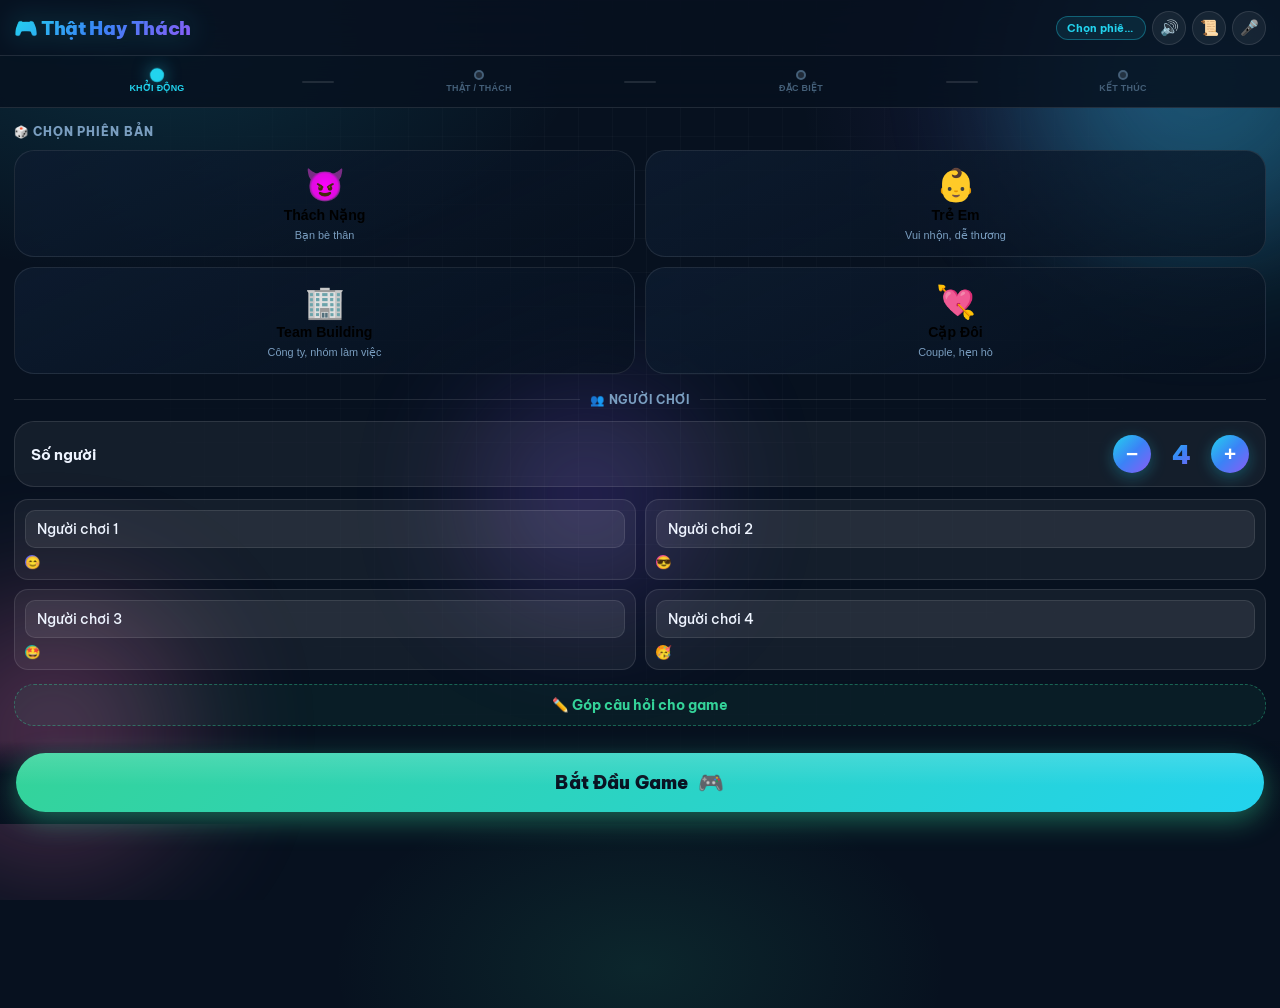
==== index.html @ a80f98a8 "Add files via upload" ====
<!DOCTYPE html>
<html lang="vi">

<head>
    <meta charset="UTF-8">
    <meta name="viewport" content="width=device-width, initial-scale=1.0, maximum-scale=5.0">
    <title>Thật Hay Thách - Party Game Việt Nam | Truth or Dare Online</title>
    <meta name="description" content="Trò chơi Thật Hay Thách online miễn phí cho nhóm bạn bè, cặp đôi, team building và trẻ em. Hàng trăm câu hỏi và thử thách thú vị!">
    <link rel="preconnect" href="https://fonts.googleapis.com">
    <link rel="preconnect" href="https://fonts.gstatic.com" crossorigin>
    <link href="https://fonts.googleapis.com/css2?family=Be+Vietnam+Pro:wght@400;500;600;700;800;900&display=swap" rel="stylesheet">
    <link rel="stylesheet" href="styles.css?v=20260414c">
    <!-- PWA -->
    <link rel="manifest" href="manifest.json">
    <meta name="theme-color" content="#22d3ee">
    <meta name="apple-mobile-web-app-capable" content="yes">
    <meta name="apple-mobile-web-app-status-bar-style" content="black-translucent">
    <meta name="mobile-web-app-capable" content="yes">
    <meta name="format-detection" content="telephone=no">
</head>

<body>
    <!-- Background Effects -->
    <div class="bg-effects" aria-hidden="true">
        <div class="orb orb-1"></div>
        <div class="orb orb-2"></div>
        <div class="orb orb-3"></div>
    </div>

    <!-- ===== TOP HEADER ===== -->
    <header class="header" id="appHeader">
        <h1 class="logo">🎮 Thật Hay Thách</h1>
        <div class="header-right">
            <div class="game-mode-badge" id="currentModeBadge">Chọn phiên bản</div>
            <button class="btn-icon" id="toggleSound" title="Bật/Tắt Âm Thanh" aria-label="Âm thanh">🔊</button>
            <button class="btn-icon" id="openHistory" title="Lịch Sử" aria-label="Lịch sử">📜</button>
            <button class="btn-icon" id="toggleMCMode" title="Chế Độ MC" aria-label="Chế độ MC">🎤</button>
        </div>
    </header>

    <!-- MC Mode Banner -->
    <div class="mc-banner" id="mcModeBanner">
        <span>🎤 CHẾ ĐỘ MC — Chỉ bạn thấy</span>
        <button class="btn-mc-hide" id="hideAnswerBtn">👁️ Ẩn/Hiện</button>
    </div>

    <!-- ===== STEP PROGRESS BAR ===== -->
    <div class="step-bar-wrap">
        <nav class="step-bar" role="tablist" aria-label="Các bước chơi game">
            <button class="step-btn active" data-step="0" role="tab" aria-selected="true">
                <span class="step-dot"></span>
                <span class="step-lbl">Khởi Động</span>
            </button>
            <div class="step-line"></div>
            <button class="step-btn" data-step="1" role="tab" aria-selected="false">
                <span class="step-dot"></span>
                <span class="step-lbl">Thật / Thách</span>
            </button>
            <div class="step-line"></div>
            <button class="step-btn" data-step="2" role="tab" aria-selected="false">
                <span class="step-dot"></span>
                <span class="step-lbl">Đặc Biệt</span>
            </button>
            <div class="step-line"></div>
            <button class="step-btn" data-step="3" role="tab" aria-selected="false">
                <span class="step-dot"></span>
                <span class="step-lbl">Kết Thúc</span>
            </button>
        </nav>
    </div>

    <!-- ===== MAIN CONTENT ===== -->
    <main class="app-main" id="appMain">

        <!-- ── STEP 0 : Setup ── -->
        <section class="screen active" id="step0" role="tabpanel">

            <!-- Mode Selection -->
            <div class="section-label">🎲 Chọn Phiên Bản</div>
            <div class="mode-grid">
                <button class="mode-card" data-mode="thach-nang">
                    <span class="mode-icon">😈</span>
                    <span class="mode-name">Thách Nặng</span>
                    <span class="mode-sub">Bạn bè thân</span>
                </button>
                <button class="mode-card" data-mode="tre-em">
                    <span class="mode-icon">👶</span>
                    <span class="mode-name">Trẻ Em</span>
                    <span class="mode-sub">Vui nhộn, dễ thương</span>
                </button>
                <button class="mode-card" data-mode="team-building">
                    <span class="mode-icon">🏢</span>
                    <span class="mode-name">Team Building</span>
                    <span class="mode-sub">Công ty, nhóm làm việc</span>
                </button>
                <button class="mode-card" data-mode="cap-doi">
                    <span class="mode-icon">💘</span>
                    <span class="mode-name">Cặp Đôi</span>
                    <span class="mode-sub">Couple, hẹn hò</span>
                </button>
            </div>

            <!-- Divider -->
            <div class="divider">
                <span>👥 Người Chơi</span>
            </div>

            <!-- Player Count -->
            <div class="player-count-row">
                <span class="count-label">Số người</span>
                <div class="count-ctrl">
                    <button class="btn-cnt" id="decreaseTeam" aria-label="Giảm">−</button>
                    <span class="cnt-val" id="teamCount">4</span>
                    <button class="btn-cnt" id="increaseTeam" aria-label="Tăng">+</button>
                </div>
            </div>

            <!-- Player Inputs -->
            <div class="players-grid" id="teamsContainer"></div>

            <!-- Contribute link -->
            <button class="btn-contribute-link" id="openContribute">✏️ Góp câu hỏi cho game</button>

            <!-- Fixed Bottom CTA -->
            <div class="bottom-cta">
                <button class="btn-start" id="startGame">
                    <span>Bắt Đầu Game</span>
                    <span class="btn-start-icon">🎮</span>
                </button>
            </div>
        </section>

        <!-- ── STEP 1 : Truth or Dare ── -->
        <section class="screen" id="step1" role="tabpanel">

            <!-- Player Turn Banner -->
            <div class="turn-banner" id="playerTurnIndicator">
                <span class="turn-tag">Đến lượt</span>
                <span class="turn-avatar" id="currentPlayerAvatar">😊</span>
                <span class="turn-name" id="currentPlayerName">Người chơi 1</span>
            </div>

            <!-- Question Card -->
            <div class="q-card" id="questionCard">
                <span class="q-badge" id="qBadge">Câu hỏi / Nhiệm vụ</span>
                <p class="q-text" id="questionText">Chọn Thật hoặc Thách để bắt đầu!</p>
            </div>

            <!-- Truth / Dare Buttons -->
            <div class="td-row">
                <button class="btn-truth" id="randomQuestion">
                    <span class="td-icon">💬</span>
                    <span class="td-label">THẬT</span>
                </button>
                <button class="btn-dare" id="randomTask">
                    <span class="td-icon">🔥</span>
                    <span class="td-label">THÁCH</span>
                </button>
            </div>

            <!-- Secondary Actions -->
            <div class="secondary-row">
                <button class="btn-sec btn-timer-sec" id="startTimer">⏱️ Đếm Giờ</button>
                <button class="btn-sec btn-next-turn" id="nextTurn">➡️ Kế Tiếp</button>
            </div>

            <!-- Advance to next step -->
            <button class="btn-advance" id="toStep2">Vòng Đặc Biệt →</button>
        </section>

        <!-- ── STEP 2 : Special Round ── -->
        <section class="screen" id="step2" role="tabpanel">

            <div class="screen-title">
                <span class="title-icon">🌟</span>
                <div>
                    <h2>Vòng Đặc Biệt</h2>
                    <p>Thách cao trào — Cơ hội đảo ngược!</p>
                </div>
            </div>

            <!-- Special Card -->
            <div class="q-card special-q-card" id="specialCard">
                <span class="q-badge q-badge-special">⭐ Đặc Biệt</span>
                <p class="q-text">Vòng cao trào!</p>
            </div>

            <!-- Power-up Buttons -->
            <div class="power-row">
                <button class="btn-power-up" id="doublePoints">✨ Nhân Đôi Điểm</button>
                <button class="btn-power-up btn-steal" id="stealPoints">🔥 Cướp Điểm</button>
            </div>

            <!-- Draw Special Challenge -->
            <button class="btn-draw" id="randomSpecial">🎲 Bốc Thách Đặc Biệt</button>

            <button class="btn-advance" id="toStep3">Kết Thúc Game →</button>
        </section>

        <!-- ── STEP 3 : Results ── -->
        <section class="screen" id="step3" role="tabpanel">

            <div class="screen-title">
                <span class="title-icon">🏆</span>
                <div>
                    <h2>Kết Thúc</h2>
                    <p>Tổng kết và công bố người thắng!</p>
                </div>
            </div>

            <!-- Winner Banner -->
            <div class="winner-banner" id="winnerAnnouncement"></div>

            <!-- Results Grid -->
            <div class="results-grid" id="resultsContainer"></div>

            <!-- Punishment Section -->
            <div class="punishment-section">
                <div class="punishment-header">😈 Hình Phạt Cho Đội Thua</div>
                <div class="punishment-btns">
                    <button class="btn-punish btn-punish-light"  data-level="light">😅 Nhẹ</button>
                    <button class="btn-punish btn-punish-medium" data-level="medium">😰 Vừa</button>
                    <button class="btn-punish btn-punish-heavy"  data-level="heavy">🔥 Nặng</button>
                </div>
                <div class="punishment-card glass-card" id="punishmentCard">
                    <p>Nhấn chọn mức độ để bốc hình phạt!</p>
                </div>
            </div>

            <button class="btn-replay" id="playAgain">🔄 Chơi Lại</button>
        </section>

    </main>

    <!-- Score Panel (Floating) -->
    <aside class="score-panel" id="scorePanel">
        <h3>📊 Điểm</h3>
        <div class="scores" id="scoresDisplay"></div>
    </aside>

    <!-- ────── MODALS ────── -->

    <!-- Timer Modal -->
    <div class="modal" id="timerModal" role="dialog" aria-modal="true" aria-label="Đếm giờ">
        <div class="modal-box">
            <button class="modal-close" id="closeTimer" aria-label="Đóng">✕</button>
            <div class="timer-num" id="timerDisplay">60</div>
            <div class="timer-opts">
                <button class="timer-opt" id="timer30">30s</button>
                <button class="timer-opt active" id="timer60">60s</button>
                <button class="timer-opt" id="timer90">90s</button>
            </div>
            <button class="btn-modal-primary" id="timerStart">▶️ Bắt Đầu</button>
        </div>
    </div>

    <!-- Score Edit Modal -->
    <div class="modal" id="scoreModal" role="dialog" aria-modal="true" aria-label="Cập nhật điểm">
        <div class="modal-box">
            <button class="modal-close" id="closeScore" aria-label="Đóng">✕</button>
            <h3 class="modal-title">📊 Cập Nhật Điểm</h3>
            <div class="score-edit" id="scoreEdit"></div>
        </div>
    </div>

    <!-- Contribute Modal -->
    <div class="modal" id="contributeModal" role="dialog" aria-modal="true" aria-label="Góp câu hỏi">
        <div class="modal-box modal-tall">
            <button class="modal-close" id="closeContribute" aria-label="Đóng">✕</button>
            <h3 class="modal-title">✏️ Góp Câu Hỏi</h3>
            <p class="modal-sub">Chia sẻ ý tưởng để game thêm vui!</p>
            <div class="form-stack">
                <label class="form-label">Phiên Bản</label>
                <select class="form-select" id="contributeMode">
                    <option value="thach-nang">😈 Thách Nặng</option>
                    <option value="tre-em">👶 Trẻ Em</option>
                    <option value="team-building">🏢 Team Building</option>
                    <option value="cap-doi">💘 Cặp Đôi</option>
                </select>
                <label class="form-label">Loại Nội Dung</label>
                <select class="form-select" id="contributeType">
                    <option value="questions">❓ Câu Hỏi</option>
                    <option value="tasks">🎭 Nhiệm Vụ</option>
                    <option value="challenges">⚡ Thử Thách</option>
                    <option value="special">⭐ Đặc Biệt</option>
                </select>
                <label class="form-label">Nội Dung</label>
                <textarea class="form-textarea" id="contributeContent" placeholder="Nhập câu hỏi hoặc thử thách của bạn..."></textarea>
                <div class="contrib-stat">📊 Đã góp: <strong id="userContribCount">0</strong> câu</div>
                <button class="btn-modal-primary" id="submitContribution">🚀 Gửi Góp Ý</button>
            </div>
            <div class="contrib-list" id="contributedList">
                <div class="contrib-list-title">📝 Câu Đã Góp</div>
                <div id="contributedItems"></div>
            </div>
        </div>
    </div>

    <!-- History Modal -->
    <div class="modal" id="historyModal" role="dialog" aria-modal="true" aria-label="Lịch sử">
        <div class="modal-box modal-tall">
            <button class="modal-close" id="closeHistory" aria-label="Đóng">✕</button>
            <h3 class="modal-title">📜 Lịch Sử Ván Chơi</h3>
            <div class="history-list" id="historyList"></div>
            <div class="history-acts">
                <button class="btn-ghost" id="clearHistory">🗑️ Xóa</button>
                <button class="btn-ghost" id="exportHistory">📤 Xuất PDF</button>
            </div>
        </div>
    </div>

    <!-- Punishment Modal -->
    <div class="modal" id="punishmentModal" role="dialog" aria-modal="true" aria-label="Hình phạt">
        <div class="modal-box">
            <span class="punish-emoji" id="punishmentEmoji">😈</span>
            <p class="punish-text" id="punishmentText">Hình phạt sẽ hiển thị ở đây</p>
            <button class="btn-modal-primary" id="closePunishment">Đã Hiểu! 👍</button>
        </div>
    </div>

    <!-- Toast Container -->
    <div class="toast-wrap" id="toastContainer" aria-live="polite"></div>

    <!-- Achievement Popup -->
    <div class="achievement-popup" id="achievementPopup" aria-live="assertive">
        <div class="achievement-box">
            <span class="ach-icon" id="achievementIcon">🏅</span>
            <span class="ach-title" id="achievementTitle">Thành Tựu Mới!</span>
            <span class="ach-desc" id="achievementDesc">Bạn đã đạt được thành tựu</span>
        </div>
    </div>

    <!-- Confetti -->
    <div id="confetti" aria-hidden="true"></div>

    <script src="app.js?v=20260414" charset="UTF-8"></script>
    <script>
        // ── PWA ──
        if ('serviceWorker' in navigator) {
            navigator.serviceWorker.register('sw.js').catch(() => {});
        }

        // ── Backward-compat shims for app.js ──
        // 1. .step-btn elements also get .step class (app.js queries .step)
        document.querySelectorAll('.step-btn[data-step]').forEach(btn => btn.classList.add('step'));

        // 2. .screen also gets .game-section class (app.js queries .game-section)
        document.querySelectorAll('.screen').forEach(el => el.classList.add('game-section'));

        // 3. .btn-cnt also gets .btn-count (older CSS compat)
        document.querySelectorAll('.btn-cnt').forEach(el => el.classList.add('btn-count'));

        // 4. challengeCard was removed – create a hidden stub so app.js doesn't crash
        if (!document.getElementById('challengeCard')) {
            const stub = document.createElement('div');
            stub.id = 'challengeCard';
            stub.style.display = 'none';
            document.body.appendChild(stub);
        }

        // 5. Old .btn-timer-control → map to .timer-opt
        document.querySelectorAll('.timer-opt').forEach(el => el.classList.add('btn-timer-control'));

        // 6. Fix timer-opts class → timer-controls (app.js references .timer-controls)
        const timerOptsEl = document.querySelector('.timer-opts');
        if (timerOptsEl) timerOptsEl.classList.add('timer-controls');

        // 7. card-badge class inside questionCard (app.js sets innerHTML with card-badge, card-content, card-text)
        //    The new .q-card already handles this via CSS cascades – nothing to do.

        // 8. Ensure q-text style matches card-text (app.js writes innerHTML with card-text class)
        //    Add CSS alias dynamically
        const aliasStyle = document.createElement('style');
        aliasStyle.textContent = `
            .card-text { font-size: clamp(1.05rem,4vw,1.32rem); font-weight:700; line-height:1.65; text-align:center; color:var(--c-txt); }
            .card-emoji { display:block; font-size:2.5rem; margin-bottom:10px; text-align:center; }
            .card-badge { position:absolute; top:14px; left:14px; padding:4px 13px; border-radius:999px; background:var(--g-brand); font-size:.68rem; font-weight:800; letter-spacing:.05em; text-transform:uppercase; color:white; box-shadow:0 4px 14px rgba(34,211,238,.3); }
            .card-badge.special { background:var(--g-gold); box-shadow:0 4px 14px rgba(251,191,36,.3); }
            .card-content { display:flex; flex-direction:column; align-items:center; justify-content:center; padding-top:10px; }
            .result-card { padding:16px 10px; background:var(--c-card); border:1px solid var(--c-border); border-radius:var(--r-lg); text-align:center; }
            .result-card.winner { background:var(--g-brand); border:none; transform:scale(1.05); box-shadow:0 8px 26px rgba(34,211,238,.35); }
            .result-name { font-size:.88rem; font-weight:800; margin-bottom:6px; }
            .result-score { font-size:2rem; font-weight:900; }
            .winner-text { font-size:1.1rem; font-weight:800; color:var(--cyan); text-align:center; margin-bottom:8px; }
            .winner-name { font-size:1.8rem; font-weight:900; text-align:center; background:var(--g-brand); -webkit-background-clip:text; -webkit-text-fill-color:transparent; background-clip:text; }
            /* Old CSS variables used in app.js inline styles → keep working */
            :root { --accent-2: var(--violet); --accent-3: var(--orange); --accent-4: var(--pink); --gradient-1: var(--g-brand); --gradient-2: var(--g-teal); }
            /* punishment-section area */
            .punishment-section { background:var(--c-card); border:1px solid var(--c-border); border-radius:var(--r-xl); padding:16px; margin-bottom:16px; }
            .punishment-levels { display:grid; grid-template-columns:repeat(3,1fr); gap:8px; margin-bottom:12px; }
            /* turnPulse animation alias */
            @keyframes turnPulse {
                0%,100% { box-shadow:0 0 16px rgba(34,211,238,.18); }
                50%      { box-shadow:0 0 32px rgba(34,211,238,.4); }
            }
            /* pulse alias used in timer */
            @keyframes pulse {
                0%,100% { transform:scale(1); }
                50%      { transform:scale(1.1); }
            }
        `;
        document.head.appendChild(aliasStyle);
    </script>
</body>

</html>
---- styles.css ----
/* ============================================================
   THẬT HAY THÁCH — Mobile-First Layout 2026
   ============================================================ */

@import url('https://fonts.googleapis.com/css2?family=Be+Vietnam+Pro:wght@400;500;600;700;800;900&display=swap');

/* ── Tokens ── */
:root {
    --c-bg:        #07111f;
    --c-surface:   #0d1c30;
    --c-card:      rgba(255,255,255,0.055);
    --c-border:    rgba(255,255,255,0.11);
    --c-border-hv: rgba(34,211,238,0.5);

    --c-txt:       #eef4ff;
    --c-txt2:      #7a9ec0;
    --c-txt3:      #445f78;

    --cyan:   #22d3ee;
    --blue:   #3b82f6;
    --violet: #8b5cf6;
    --pink:   #f472b6;
    --green:  #34d399;
    --amber:  #fbbf24;
    --orange: #fb923c;
    --red:    #f87171;

    --g-brand:  linear-gradient(135deg, #22d3ee, #3b82f6 50%, #8b5cf6);
    --g-teal:   linear-gradient(135deg, #34d399, #22d3ee);
    --g-fire:   linear-gradient(135deg, #fb923c, #ef4444);
    --g-pink:   linear-gradient(135deg, #f472b6, #8b5cf6);
    --g-gold:   linear-gradient(135deg, #fbbf24, #fb923c);
    --g-truth:  linear-gradient(135deg, #1d4ed8, #3b82f6, #6366f1);
    --g-dare:   linear-gradient(135deg, #be123c, #ef4444, #f472b6);

    --blur: blur(18px);
    --r-sm: 10px;
    --r-md: 14px;
    --r-lg: 20px;
    --r-xl: 26px;
    --r-pill: 999px;

    --ease: cubic-bezier(.4,0,.2,1);
    --spring: cubic-bezier(.34,1.56,.64,1);

    /* Layout */
    --header-h:  56px;
    --stepbar-h: 52px;
    --bottomcta-h: 76px;
    --safe-bot: env(safe-area-inset-bottom, 0px);
    --safe-top: env(safe-area-inset-top,    0px);
}

/* ── Reset ── */
*,*::before,*::after { box-sizing:border-box; margin:0; padding:0; -webkit-tap-highlight-color:transparent; }
html { scroll-behavior:smooth; -webkit-text-size-adjust:100%; }

body {
    font-family: 'Be Vietnam Pro', -apple-system, sans-serif;
    background: var(--c-bg);
    color: var(--c-txt);
    min-height: 100dvh;
    overflow-x: hidden;
    -webkit-font-smoothing: antialiased;
    /* layered radial glow */
    background-image:
        radial-gradient(ellipse 65% 45% at 12% 4%,  rgba(34,211,238,.14) 0%, transparent 52%),
        radial-gradient(ellipse 55% 40% at 90% 10%, rgba(139,92,246,.15) 0%, transparent 50%),
        radial-gradient(ellipse 50% 38% at 50% 96%, rgba(52,211,153,.11) 0%, transparent 48%);
}

/* Grid overlay */
body::before {
    content:'';
    position:fixed; inset:0; z-index:0; pointer-events:none;
    background-image:
        linear-gradient(rgba(255,255,255,.022) 1px, transparent 1px),
        linear-gradient(90deg, rgba(255,255,255,.022) 1px, transparent 1px);
    background-size: 34px 34px;
    mask-image: radial-gradient(ellipse at 50% 30%, black 15%, transparent 68%);
}

/* ── Background orbs ── */
.bg-effects { position:fixed; inset:0; z-index:0; pointer-events:none; overflow:hidden; }
.orb { position:absolute; border-radius:50%; filter:blur(72px); opacity:.3; }

.orb-1 { width:min(360px,80vw); height:min(360px,80vw); background:var(--cyan);   top:-12%; right:-8%;  animation:orbf 22s ease-in-out infinite; }
.orb-2 { width:min(260px,65vw); height:min(260px,65vw); background:var(--pink);   bottom:4%; left:-6%;  animation:orbf 18s ease-in-out infinite reverse; animation-delay:-6s; }
.orb-3 { width:min(200px,52vw); height:min(200px,52vw); background:var(--violet); top:44%;   left:38%;  animation:orbf 26s ease-in-out infinite; animation-delay:-12s; }

@keyframes orbf {
    0%,100% { transform:translate(0,0) scale(1); }
    25%      { transform:translate(22px,-24px) scale(1.07); }
    50%      { transform:translate(-16px,18px) scale(0.94); }
    75%      { transform:translate(16px,24px) scale(1.04); }
}

/* ============================================================
   HEADER
   ============================================================ */
.header {
    position: fixed;
    top: 0; left: 0; right: 0;
    z-index: 300;
    height: calc(var(--header-h) + var(--safe-top));
    padding: var(--safe-top) 14px 0;
    display: flex;
    flex-direction: row;
    align-items: center;
    justify-content: space-between;
    gap: 8px;
    background: rgba(7,17,31,0.88);
    border-bottom: 1px solid var(--c-border);
    backdrop-filter: var(--blur);
    -webkit-backdrop-filter: var(--blur);
}

.logo {
    font-size: clamp(.9rem, 4vw, 1.2rem);
    font-weight: 900;
    letter-spacing: -.02em;
    background: var(--g-brand);
    -webkit-background-clip: text;
    -webkit-text-fill-color: transparent;
    background-clip: text;
    white-space: nowrap;
    flex-shrink: 0;
    filter: drop-shadow(0 0 14px rgba(34,211,238,.35));
}

.header-right {
    display: flex !important;
    flex-direction: row !important;
    align-items: center !important;
    gap: 6px;
    flex-shrink: 0;
    margin-left: auto;
}

.game-mode-badge {
    padding: 4px 10px;
    border-radius: var(--r-pill);
    border: 1px solid rgba(34,211,238,.35);
    background: rgba(34,211,238,.09);
    font-size: .68rem;
    font-weight: 700;
    color: var(--cyan);
    white-space: nowrap;
    max-width: 90px;
    overflow: hidden;
    text-overflow: ellipsis;
    flex-shrink: 1;
}

.btn-icon {
    width: 34px; height: 34px;
    border: 1px solid var(--c-border);
    border-radius: 50%;
    background: rgba(255,255,255,.06);
    color: var(--c-txt);
    font-size: .95rem;
    cursor: pointer;
    display: flex; align-items: center; justify-content: center;
    transition: background .2s, transform .15s var(--spring);
    position: relative; overflow: hidden;
    flex-shrink: 0;
}
.btn-icon::after {
    content:''; position:absolute; inset:0; border-radius:50%;
    background: var(--g-brand); opacity:0; transition:opacity .2s;
}
.btn-icon:hover::after, .btn-icon.active::after { opacity:1; }
.btn-icon > * { position:relative; z-index:1; pointer-events:none; }
.btn-icon:active { transform:scale(.88); }
.btn-icon.muted { opacity:.4; }

/* ── MC Banner ── */
.mc-banner {
    display: none;
    position: fixed;
    top: calc(var(--header-h) + var(--safe-top));
    left: 0; right: 0;
    z-index: 290;
    align-items: center;
    justify-content: space-between;
    padding: 9px 16px;
    background: linear-gradient(135deg, rgba(251,191,36,.18), rgba(251,146,60,.13));
    border-bottom: 1px solid rgba(251,191,36,.4);
    font-size: .82rem; font-weight: 700; color: var(--amber);
}
.mc-banner.active { display:flex; }
.btn-mc-hide {
    padding: 5px 13px;
    border: 1px solid var(--amber); border-radius: var(--r-pill);
    background: transparent; color: var(--amber);
    font-family: inherit; font-size: .78rem; font-weight: 700; cursor: pointer;
    transition: background .15s, color .15s;
}
.btn-mc-hide:hover { background: var(--amber); color:#07111f; }

/* ============================================================
   STEP PROGRESS BAR
   ============================================================ */
.step-bar-wrap {
    position: fixed;
    top: calc(var(--header-h) + var(--safe-top));
    left: 0; right: 0;
    z-index: 280;
    height: var(--stepbar-h);
    background: rgba(7,17,31,.85);
    border-bottom: 1px solid var(--c-border);
    backdrop-filter: var(--blur);
    -webkit-backdrop-filter: var(--blur);
    display: flex;
    align-items: center;
    padding: 0 12px;
}

.mc-banner.active ~ .step-bar-wrap {
    top: calc(var(--header-h) + var(--safe-top) + 38px);
}

.step-bar {
    display: flex;
    align-items: center;
    width: 100%;
    gap: 0;
}

.step-btn {
    display: flex;
    flex-direction: column;
    align-items: center;
    gap: 3px;
    flex: 1;
    background: transparent;
    border: none;
    cursor: pointer;
    padding: 4px 0;
    position: relative;
}

.step-dot {
    width: 10px; height: 10px;
    border-radius: 50%;
    background: var(--c-border);
    border: 2px solid var(--c-txt3);
    transition: background .3s, border-color .3s, transform .3s var(--spring), box-shadow .3s;
    display: block;
}

.step-btn.active .step-dot {
    background: var(--cyan);
    border-color: var(--cyan);
    transform: scale(1.4);
    box-shadow: 0 0 12px rgba(34,211,238,.6);
}

.step-btn.completed .step-dot {
    background: var(--green);
    border-color: var(--green);
    box-shadow: 0 0 8px rgba(52,211,153,.5);
}

.step-lbl {
    font-size: .56rem;
    font-weight: 700;
    letter-spacing: .03em;
    color: var(--c-txt3);
    white-space: nowrap;
    transition: color .25s;
    text-transform: uppercase;
}

.step-btn.active .step-lbl   { color: var(--cyan); }
.step-btn.completed .step-lbl { color: var(--green); }

.step-line {
    flex: 1;
    height: 2px;
    background: var(--c-border);
    border-radius: 2px;
    max-width: 32px;
    transition: background .3s;
}

.step-btn.completed + .step-line { background: var(--green); }

/* ============================================================
   MAIN SCROLL AREA
   ============================================================ */
.app-main {
    position: relative;
    z-index: 1;
    margin-top: calc(var(--header-h) + var(--stepbar-h) + var(--safe-top));
    padding-bottom: 20px;
    min-height: calc(100dvh - var(--header-h) - var(--stepbar-h) - var(--safe-top));
}

/* ── Screens ── */
.screen {
    display: none;
    animation: screenIn .38s var(--ease) both;
    padding: 16px 14px;
}
.screen.active { display: block; }

/* Step 0 has fixed bottom CTA, needs extra bottom padding */
#step0 { padding-bottom: calc(var(--bottomcta-h) + var(--safe-bot) + 10px); }

@keyframes screenIn {
    from { opacity:0; transform:translateY(18px); }
    to   { opacity:1; transform:translateY(0); }
}

/* ============================================================
   STEP 0 — SETUP SCREEN
   ============================================================ */

/* Section label */
.section-label {
    font-size: .72rem;
    font-weight: 800;
    letter-spacing: .08em;
    text-transform: uppercase;
    color: var(--c-txt2);
    margin-bottom: 11px;
}

/* Mode Grid */
.mode-grid {
    display: grid;
    grid-template-columns: repeat(2, 1fr);
    gap: 10px;
    margin-bottom: 18px;
}

.mode-card {
    display: flex;
    flex-direction: column;
    align-items: center;
    gap: 6px;
    padding: 18px 10px 14px;
    background: linear-gradient(155deg, rgba(13,28,48,.85), rgba(7,17,31,.65));
    border: 1.5px solid rgba(255,255,255,.09);
    border-radius: var(--r-lg);
    cursor: pointer;
    transition: transform .22s var(--spring), border-color .2s, box-shadow .22s;
    position: relative;
    overflow: hidden;
    user-select: none;
}

.mode-card::before {
    content:'';
    position:absolute; inset:0;
    background: var(--g-brand);
    opacity:0;
    transition:opacity .22s;
}

.mode-card:hover   { transform:translateY(-3px) scale(1.02); border-color:rgba(34,211,238,.4); box-shadow:0 8px 24px rgba(34,211,238,.18); }
.mode-card:active  { transform:scale(.96); }
.mode-card.selected {
    border-color: var(--cyan);
    box-shadow: 0 0 0 1px rgba(34,211,238,.25), 0 8px 24px rgba(34,211,238,.22);
    transform: translateY(-2px) scale(1.01);
}
.mode-card.selected::before { opacity:.1; }

.mode-icon {
    font-size: 2rem; line-height: 1;
    position: relative; z-index: 1;
    transition: transform .22s var(--spring);
}
.mode-card:hover .mode-icon,
.mode-card.selected .mode-icon { transform:scale(1.18) rotate(-6deg); }

.mode-name {
    font-weight: 800; font-size: .88rem;
    position: relative; z-index: 1;
    text-align: center;
}
.mode-sub {
    font-size: .68rem; color: var(--c-txt2);
    position: relative; z-index: 1;
    text-align: center;
}

/* Divider */
.divider {
    display: flex;
    align-items: center;
    gap: 10px;
    margin: 18px 0 14px;
    color: var(--c-txt2);
    font-size: .72rem; font-weight: 700;
    letter-spacing: .06em; text-transform: uppercase;
}
.divider::before, .divider::after {
    content:''; flex:1;
    height:1px; background: var(--c-border);
}

/* Player Count Row */
.player-count-row {
    display: flex;
    align-items: center;
    justify-content: space-between;
    padding: 13px 16px;
    background: var(--c-card);
    border: 1px solid var(--c-border);
    border-radius: var(--r-lg);
    margin-bottom: 12px;
}

.count-label {
    font-weight: 700; font-size: .95rem; color: var(--c-txt);
}

.count-ctrl {
    display: flex; align-items: center; gap: 14px;
}

.btn-cnt {
    width: 38px; height: 38px;
    border: none; border-radius: 50%;
    background: var(--g-brand);
    color: white;
    font-size: 1.3rem; font-weight: 900;
    cursor: pointer;
    display: flex; align-items: center; justify-content: center;
    box-shadow: 0 4px 16px rgba(34,211,238,.3);
    transition: transform .15s var(--spring), box-shadow .2s;
}
.btn-cnt:hover  { transform:scale(1.12); }
.btn-cnt:active { transform:scale(.88); }

/* Use btn-count as alias for JS compat */
.btn-count { /* same as btn-cnt */ }

.cnt-val {
    font-size: 1.65rem; font-weight: 900;
    min-width: 32px; text-align: center;
    background: var(--g-brand);
    -webkit-background-clip: text;
    -webkit-text-fill-color: transparent;
    background-clip: text;
}

/* Players Grid */
.players-grid {
    display: grid;
    grid-template-columns: repeat(2, 1fr);
    gap: 9px;
    margin-bottom: 14px;
}

/* team-input class for JS-generated inputs */
.team-input, .player-card {
    background: var(--c-card);
    border: 1px solid var(--c-border);
    border-radius: var(--r-md);
    padding: 10px;
    display: flex;
    flex-direction: column;
    gap: 7px;
    transition: border-color .2s;
}
.team-input:focus-within, .player-card:focus-within { border-color: rgba(34,211,238,.45); }

.team-input input, .player-card input {
    background: rgba(255,255,255,.07);
    border: 1px solid rgba(255,255,255,.1);
    border-radius: var(--r-sm);
    padding: 9px 11px;
    color: var(--c-txt);
    font-family: inherit;
    font-size: .9rem; font-weight: 500;
    width: 100%;
    transition: border-color .2s, box-shadow .2s;
}
.team-input input:focus, .player-card input:focus {
    outline: none;
    border-color: var(--cyan);
    box-shadow: 0 0 0 3px rgba(34,211,238,.14);
}
.team-input input::placeholder, .player-card input::placeholder { color: var(--c-txt3); }

.team-color, .player-emoji {
    display: flex; align-items: center; gap: 7px;
    font-size: .78rem; color: var(--c-txt2);
}
.team-color-dot { width:14px; height:14px; border-radius:50%; flex-shrink:0; }

/* Contribute Link */
.btn-contribute-link {
    display: block;
    width: 100%;
    margin-bottom: 12px;
    padding: 11px;
    border: 1px dashed rgba(52,211,153,.4);
    border-radius: var(--r-lg);
    background: rgba(52,211,153,.06);
    color: var(--green);
    font-family: inherit; font-size: .85rem; font-weight: 700;
    cursor: pointer; text-align: center;
    transition: background .2s, border-color .2s;
}
.btn-contribute-link:hover { background: rgba(52,211,153,.12); border-color: rgba(52,211,153,.6); }

/* Fixed Bottom CTA */
.bottom-cta {
    position: fixed;
    bottom: 0; left: 0; right: 0;
    z-index: 260;
    padding: 12px 16px calc(12px + var(--safe-bot));
    background: linear-gradient(to top, rgba(7,17,31,.98) 60%, transparent);
}

.btn-start {
    display: flex;
    align-items: center;
    justify-content: center;
    gap: 10px;
    width: 100%;
    padding: 16px 24px;
    border: none;
    border-radius: var(--r-pill);
    background: var(--g-teal);
    color: #071120;
    font-family: inherit; font-size: 1.1rem; font-weight: 900;
    cursor: pointer;
    letter-spacing: .01em;
    box-shadow: 0 8px 28px rgba(52,211,153,.45);
    transition: transform .18s var(--spring), box-shadow .22s;
    position: relative; overflow: hidden;
}
.btn-start::after {
    content:'';
    position:absolute; inset:0;
    background: linear-gradient(rgba(255,255,255,.14), transparent 55%);
    border-radius: inherit; pointer-events:none;
}
.btn-start:hover  { transform:translateY(-3px); box-shadow:0 14px 38px rgba(52,211,153,.58); }
.btn-start:active { transform:scale(.97) translateY(0); }
.btn-start-icon { font-size:1.3rem; }

/* ============================================================
   STEP 1 — TRUTH OR DARE SCREEN
   ============================================================ */

/* Turn Banner */
.turn-banner {
    display: flex;
    align-items: center;
    gap: 10px;
    padding: 12px 16px;
    margin-bottom: 14px;
    background: linear-gradient(135deg, rgba(34,211,238,.1), rgba(139,92,246,.1));
    border: 1.5px solid rgba(34,211,238,.3);
    border-radius: var(--r-xl);
    animation: turnGlow 2.8s ease-in-out infinite;
}

@keyframes turnGlow {
    0%,100% { box-shadow:0 0 16px rgba(34,211,238,.18); }
    50%      { box-shadow:0 0 32px rgba(34,211,238,.4); }
}

.turn-tag {
    font-size: .78rem; font-weight: 700;
    color: var(--c-txt2);
    flex-shrink: 0;
}
.turn-avatar {
    font-size: 1.7rem; line-height: 1;
    animation: avBounce 1.6s ease-in-out infinite;
    flex-shrink: 0;
}
@keyframes avBounce {
    0%,100% { transform:translateY(0) rotate(0); }
    40%      { transform:translateY(-6px) rotate(-4deg); }
    70%      { transform:translateY(-3px) rotate(3deg); }
}
.turn-name {
    font-size: 1.2rem; font-weight: 900;
    background: var(--g-brand);
    -webkit-background-clip: text;
    -webkit-text-fill-color: transparent;
    background-clip: text;
    letter-spacing: -.02em;
    flex: 1;
    overflow: hidden;
    text-overflow: ellipsis;
    white-space: nowrap;
}

/* Question Card */
.q-card {
    position: relative;
    min-height: 190px;
    display: flex;
    flex-direction: column;
    justify-content: center;
    padding: 44px 18px 22px;
    margin-bottom: 16px;
    background: linear-gradient(155deg, rgba(34,211,238,.1), rgba(139,92,246,.07), rgba(7,17,31,.55));
    border: 1px solid rgba(34,211,238,.22);
    border-radius: var(--r-xl);
    overflow: hidden;
    transition: box-shadow .3s;
    box-shadow: 0 8px 32px rgba(7,17,31,.4);
}
.q-card:hover { box-shadow: 0 12px 40px rgba(34,211,238,.15); }

.special-q-card {
    background: linear-gradient(155deg, rgba(251,191,36,.12), rgba(251,146,60,.07), rgba(7,17,31,.55));
    border-color: rgba(251,191,36,.28);
}

/* Shimmer glow in card */
.q-card::before {
    content:'';
    position:absolute; top:-40%; left:-20%;
    width:60%; height:180%;
    background: linear-gradient(105deg, transparent 40%, rgba(255,255,255,.04) 50%, transparent 60%);
    animation: cardShimmer 4s ease-in-out infinite;
    pointer-events:none;
}
@keyframes cardShimmer {
    0%   { transform:translateX(-100%) skewX(-12deg); }
    60%,100% { transform:translateX(300%) skewX(-12deg); }
}

.q-badge {
    position:absolute; top:14px; left:14px;
    padding: 4px 13px;
    border-radius: var(--r-pill);
    background: var(--g-brand);
    font-size: .68rem; font-weight: 800;
    letter-spacing: .05em; text-transform: uppercase;
    color: white;
    box-shadow: 0 4px 14px rgba(34,211,238,.3);
}
.q-badge-special {
    background: var(--g-gold);
    box-shadow: 0 4px 14px rgba(251,191,36,.3);
}

.q-text {
    font-size: clamp(1.05rem,4vw,1.32rem);
    font-weight: 700; line-height: 1.65;
    text-align: center;
    color: var(--c-txt);
}

/* Truth / Dare Buttons */
.td-row {
    display: grid;
    grid-template-columns: 1fr 1fr;
    gap: 10px;
    margin-bottom: 12px;
}

.btn-truth, .btn-dare {
    display: flex;
    flex-direction: column;
    align-items: center;
    gap: 6px;
    padding: 18px 10px 16px;
    border: none;
    border-radius: var(--r-xl);
    cursor: pointer;
    transition: transform .18s var(--spring), box-shadow .22s;
    position: relative; overflow: hidden;
    font-family: inherit;
}
.btn-truth::after, .btn-dare::after {
    content:'';
    position:absolute; inset:0;
    background:linear-gradient(180deg, rgba(255,255,255,.13), transparent 55%);
    pointer-events:none;
}

.btn-truth {
    background: var(--g-truth);
    box-shadow: 0 6px 22px rgba(59,130,246,.45);
}
.btn-truth:hover  { transform:translateY(-5px) scale(1.03); box-shadow:0 12px 34px rgba(59,130,246,.6); }
.btn-truth:active { transform:scale(.95); }

.btn-dare {
    background: var(--g-dare);
    box-shadow: 0 6px 22px rgba(239,68,68,.45);
}
.btn-dare:hover  { transform:translateY(-5px) scale(1.03); box-shadow:0 12px 34px rgba(239,68,68,.6); }
.btn-dare:active { transform:scale(.95); }

.td-icon  { font-size:2rem; line-height:1; }
.td-label { font-size:1.05rem; font-weight:900; color:white; letter-spacing:.04em; }

/* Secondary Row (Timer + Next) */
.secondary-row {
    display: grid;
    grid-template-columns: 1fr 1fr;
    gap: 10px;
    margin-bottom: 14px;
}

.btn-sec {
    padding: 13px 10px;
    border: 1px solid var(--c-border);
    border-radius: var(--r-lg);
    background: var(--c-card);
    color: var(--c-txt);
    font-family: inherit; font-size: .9rem; font-weight: 700;
    cursor: pointer;
    transition: background .2s, border-color .2s, transform .15s var(--spring);
    text-align: center;
}
.btn-timer-sec { border-color: rgba(251,146,60,.35); color: var(--orange); background: rgba(251,146,60,.07); }
.btn-timer-sec:hover { background:rgba(251,146,60,.15); border-color:rgba(251,146,60,.6); }
.btn-next-turn { border-color: rgba(52,211,153,.35); color: var(--green); background: rgba(52,211,153,.07); }
.btn-next-turn:hover { background:rgba(52,211,153,.15); border-color:rgba(52,211,153,.6); }
.btn-sec:active { transform:scale(.96); }

/* Advance Button */
.btn-advance {
    display: block;
    margin: 4px auto 0;
    padding: 11px 30px;
    border: 1.5px solid rgba(34,211,238,.55);
    border-radius: var(--r-pill);
    background: transparent;
    color: var(--cyan);
    font-family: inherit; font-size: .9rem; font-weight: 700;
    cursor: pointer;
    transition: background .2s, transform .15s;
}
.btn-advance:hover  { background: rgba(34,211,238,.1); transform:translateY(-2px); }
.btn-advance:active { transform:scale(.97); }

/* ============================================================
   STEP 2 — SPECIAL ROUND
   ============================================================ */

.screen-title {
    display: flex;
    align-items: center;
    gap: 14px;
    margin-bottom: 18px;
}
.title-icon { font-size: 2.4rem; line-height: 1; }
.screen-title h2 {
    font-size: 1.45rem; font-weight: 900; letter-spacing: -.02em;
    background: var(--g-brand);
    -webkit-background-clip: text;
    -webkit-text-fill-color: transparent;
    background-clip: text;
}
.screen-title p { font-size: .82rem; color: var(--c-txt2); margin-top: 2px; }

/* Power-up Row */
.power-row {
    display: grid;
    grid-template-columns: 1fr 1fr;
    gap: 10px;
    margin-bottom: 14px;
}
.btn-power-up {
    padding: 12px 10px;
    border: 1.5px solid var(--violet);
    border-radius: var(--r-lg);
    background: rgba(139,92,246,.1);
    color: var(--violet);
    font-family: inherit; font-size: .9rem; font-weight: 700;
    cursor: pointer;
    transition: background .2s, color .2s, transform .15s var(--spring);
    text-align: center;
}
.btn-power-up:hover  { background: var(--violet); color: white; }
.btn-power-up:active { transform:scale(.95); }
.btn-steal { border-color: var(--pink); background: rgba(244,114,182,.1); color: var(--pink); }
.btn-steal:hover { background: var(--pink); color: white; }

/* Draw button */
.btn-draw {
    display: block; width: 100%;
    margin-bottom: 14px;
    padding: 15px;
    border: none;
    border-radius: var(--r-xl);
    background: var(--g-brand);
    color: white;
    font-family: inherit; font-size: 1.02rem; font-weight: 800;
    cursor: pointer;
    box-shadow: 0 6px 22px rgba(34,211,238,.35);
    transition: transform .18s var(--spring), box-shadow .22s;
}
.btn-draw:hover  { transform:translateY(-3px); box-shadow:0 10px 32px rgba(34,211,238,.5); }
.btn-draw:active { transform:scale(.97); }

/* ============================================================
   STEP 3 — RESULTS
   ============================================================ */

/* Winner Banner */
.winner-banner {
    text-align: center;
    padding: 16px;
    margin-bottom: 14px;
}
.winner-badge {
    display: inline-flex; flex-direction: column; align-items: center; gap: 6px;
    padding: 16px 28px;
    background: var(--g-brand);
    border-radius: var(--r-xl);
    box-shadow: 0 8px 28px rgba(34,211,238,.4);
}
.winner-emoji { font-size: 2.8rem; }
.winner-lbl { font-size: .8rem; font-weight: 700; color: rgba(255,255,255,.8); }
.winner-name { font-size: 1.5rem; font-weight: 900; color: white; }

/* Results Grid */
.results-grid {
    display: grid;
    grid-template-columns: repeat(2, 1fr);
    gap: 10px;
    margin-bottom: 18px;
}

.result-item {
    padding: 16px 10px;
    background: var(--c-card);
    border: 1px solid var(--c-border);
    border-radius: var(--r-lg);
    text-align: center;
    transition: transform .2s var(--spring);
}
.result-item.winner {
    background: var(--g-brand);
    border: none;
    transform: scale(1.05);
    box-shadow: 0 8px 26px rgba(34,211,238,.35);
}
.result-rank { font-size:1.2rem; margin-bottom:4px; }
.result-name { font-size: .88rem; font-weight: 800; margin-bottom: 6px; }
.result-score { font-size: 2rem; font-weight: 900; }

/* Punishment Section */
.punishment-section {
    background: var(--c-card);
    border: 1px solid var(--c-border);
    border-radius: var(--r-xl);
    padding: 16px;
    margin-bottom: 16px;
}
.punishment-header {
    font-size: .88rem; font-weight: 800;
    color: var(--red);
    margin-bottom: 12px; text-align: center;
}
.punishment-btns {
    display: grid; grid-template-columns: repeat(3, 1fr);
    gap: 8px; margin-bottom: 12px;
}
.btn-punish {
    padding: 11px 6px;
    border: 1.5px solid var(--c-border);
    border-radius: var(--r-lg);
    background: var(--c-card);
    color: var(--c-txt);
    font-family: inherit; font-size: .85rem; font-weight: 700;
    cursor: pointer;
    transition: background .2s, border-color .2s, transform .15s var(--spring);
}
.btn-punish:active { transform:scale(.95); }
.btn-punish-light:hover  { border-color:var(--green);  background:rgba(52,211,153,.15); color:var(--green); }
.btn-punish-medium:hover { border-color:var(--amber);  background:rgba(251,191,36,.15); color:var(--amber); }
.btn-punish-heavy:hover  { border-color:var(--red);    background:rgba(248,113,113,.15); color:var(--red); }

.punishment-card {
    min-height: 80px;
    display: flex; align-items: center; justify-content: center;
    border-radius: var(--r-lg);
    padding: 14px;
    background: rgba(255,255,255,.04);
    border: 1px solid rgba(255,255,255,.08);
    font-size: 1rem; font-weight: 600; text-align: center; line-height:1.5;
}

/* glass-card alias */
.glass-card { background: var(--c-card); border: 1px solid var(--c-border); border-radius: var(--r-xl); backdrop-filter: var(--blur); -webkit-backdrop-filter: var(--blur); }

/* Replay Button */
.btn-replay {
    display: block; width: 100%;
    padding: 16px;
    border: none;
    border-radius: var(--r-pill);
    background: var(--g-brand);
    color: white;
    font-family: inherit; font-size: 1.05rem; font-weight: 900;
    cursor: pointer;
    box-shadow: 0 6px 24px rgba(34,211,238,.38);
    transition: transform .18s var(--spring), box-shadow .22s;
}
.btn-replay:hover { transform:translateY(-3px); box-shadow:0 12px 34px rgba(34,211,238,.52); }
.btn-replay:active { transform:scale(.97); }

/* btn-primary alias */
.btn-primary { /* alias → use btn-replay or btn-modal-primary */ }

/* ============================================================
   SCORE PANEL (Floating)
   ============================================================ */
.score-panel {
    display: none;
    position: fixed;
    right: 12px;
    bottom: calc(20px + var(--safe-bot));
    z-index: 250;
    width: 150px;
    max-height: 40vh;
    overflow-y: auto;
    background: rgba(7,17,31,.9);
    border: 1px solid rgba(34,211,238,.28);
    border-radius: var(--r-xl);
    padding: 13px 12px;
    backdrop-filter: var(--blur);
    box-shadow: 0 12px 40px rgba(7,17,31,.5), 0 0 22px rgba(34,211,238,.18);
}
.score-panel.visible { display:block; animation:slideInRight .3s var(--ease) both; }
@keyframes slideInRight { from{opacity:0; transform:translateX(40px);} to{opacity:1; transform:translateX(0);} }

.score-panel h3 { font-size:.72rem; font-weight:800; text-transform:uppercase; letter-spacing:.07em; color:var(--c-txt2); text-align:center; margin-bottom:10px; }
.scores { display:flex; flex-direction:column; gap:8px; }
.score-item {
    display:flex; justify-content:space-between; align-items:center;
    padding:7px 9px;
    background:rgba(255,255,255,.04);
    border:1px solid rgba(255,255,255,.07);
    border-radius:var(--r-md);
    cursor:pointer;
    transition:background .2s, border-color .2s;
}
.score-item:hover { background:rgba(34,211,238,.08); border-color:rgba(34,211,238,.3); }
.score-team { font-weight:700; font-size:.8rem; display:flex; align-items:center; gap:6px; overflow:hidden; }
.score-team-dot { width:8px; height:8px; border-radius:50%; flex-shrink:0; }
.score-value {
    font-weight:900; font-size:1rem;
    background:var(--g-brand);
    -webkit-background-clip:text; -webkit-text-fill-color:transparent; background-clip:text;
    flex-shrink:0;
}

/* ============================================================
   MODALS
   ============================================================ */
.modal {
    display: none;
    position: fixed; inset: 0;
    z-index: 900;
    background: rgba(0,0,0,.72);
    backdrop-filter: blur(8px);
    -webkit-backdrop-filter: blur(8px);
    align-items: flex-end;   /* sheet from bottom */
    justify-content: center;
    padding: 0 0 var(--safe-bot);
}
.modal.active { display:flex; animation:modalFade .22s var(--ease) both; }

@keyframes modalFade { from{opacity:0;} to{opacity:1;} }

.modal-box {
    position: relative;
    width: 100%;
    max-width: 560px;
    max-height: 92dvh;
    overflow-y: auto;
    background: var(--c-surface);
    border: 1px solid var(--c-border);
    border-radius: var(--r-xl) var(--r-xl) 0 0;
    padding: 28px 22px calc(22px + var(--safe-bot));
    text-align: center;
    animation: sheetUp .35s var(--spring) both;
}
@keyframes sheetUp { from{transform:translateY(100%);} to{transform:translateY(0);} }

/* Drawer handle */
.modal-box::before {
    content:'';
    position:absolute; top:10px; left:50%; transform:translateX(-50%);
    width:36px; height:4px;
    background:rgba(255,255,255,.18);
    border-radius:4px;
}

.modal-tall { max-height:94dvh; text-align:left; }

.modal-close {
    position:absolute; top:16px; right:16px;
    width:32px; height:32px;
    border:1px solid var(--c-border);
    border-radius:50%;
    background:rgba(255,255,255,.06);
    color:var(--c-txt2);
    font-size:.95rem;
    cursor:pointer;
    display:flex; align-items:center; justify-content:center;
    transition:background .2s, color .2s;
}
.modal-close:hover { background:rgba(248,113,113,.2); color:var(--red); border-color:var(--red); }

.modal-title {
    font-size:1.2rem; font-weight:900;
    background:var(--g-brand);
    -webkit-background-clip:text; -webkit-text-fill-color:transparent; background-clip:text;
    margin-bottom:6px; text-align:center;
}
.modal-sub { font-size:.85rem; color:var(--c-txt2); margin-bottom:18px; text-align:center; }

.btn-modal-primary {
    display:block; width:100%;
    margin-top:14px;
    padding:14px;
    border:none; border-radius:var(--r-pill);
    background:var(--g-brand);
    color:white;
    font-family:inherit; font-size:1rem; font-weight:800;
    cursor:pointer;
    box-shadow:0 6px 22px rgba(34,211,238,.35);
    transition:transform .18s var(--spring), box-shadow .22s;
}
.btn-modal-primary:hover  { transform:translateY(-2px); box-shadow:0 10px 28px rgba(34,211,238,.5); }
.btn-modal-primary:active { transform:scale(.97); }

/* Timer */
.timer-num {
    font-size: clamp(4rem,18vw,6rem);
    font-weight: 900; letter-spacing: -.04em; line-height:1;
    background: var(--g-brand);
    -webkit-background-clip:text; -webkit-text-fill-color:transparent; background-clip:text;
    margin: 16px 0;
    filter:drop-shadow(0 0 20px rgba(34,211,238,.35));
}
.timer-num.warning {
    background: var(--g-fire);
    -webkit-background-clip:text; background-clip:text;
    animation:numPulse .5s ease-in-out infinite;
    filter:drop-shadow(0 0 20px rgba(251,146,60,.5));
}
@keyframes numPulse { 0%,100%{transform:scale(1);} 50%{transform:scale(1.07);} }

.timer-opts { display:flex; justify-content:center; gap:10px; margin-bottom:6px; }
.timer-opt {
    padding:8px 20px;
    border:1px solid var(--c-border); border-radius:var(--r-pill);
    background:transparent; color:var(--c-txt2);
    font-family:inherit; font-size:.88rem; font-weight:700;
    cursor:pointer; transition:background .2s, border-color .2s, color .2s;
}
.timer-opt.active  { background:var(--g-brand); border-color:transparent; color:white; }
.timer-opt:hover:not(.active) { border-color:var(--cyan); color:var(--cyan); }

/* Score Edit */
.score-edit { display:flex; flex-direction:column; gap:10px; margin:16px 0; }
.score-edit-item {
    display:flex; justify-content:space-between; align-items:center;
    padding:11px 13px;
    background:rgba(255,255,255,.04);
    border:1px solid rgba(255,255,255,.07);
    border-radius:var(--r-md);
    gap:12px;
}
.score-edit-name { font-weight:700; font-size:.9rem; }
.score-edit-controls { display:flex; gap:8px; }
.btn-score {
    width:34px; height:34px; border:none; border-radius:50%;
    font-size:1.1rem; font-weight:900; cursor:pointer;
    display:flex; align-items:center; justify-content:center;
    transition:transform .15s var(--spring);
}
.btn-score:hover { transform:scale(1.15); }
.btn-score:active { transform:scale(.88); }
.btn-score.minus { background:var(--g-fire); color:white; }
.btn-score.plus  { background:var(--g-teal); color:#071120; }

/* Contribute */
.form-stack { display:flex; flex-direction:column; gap:10px; margin-bottom:6px; }
.form-label { font-size:.75rem; font-weight:700; text-transform:uppercase; letter-spacing:.05em; color:var(--c-txt2); }
.form-select, .form-textarea {
    background:rgba(255,255,255,.07);
    border:1px solid var(--c-border);
    border-radius:var(--r-md);
    padding:11px 13px;
    color:var(--c-txt);
    font-family:inherit; font-size:.92rem;
    transition:border-color .2s, box-shadow .2s;
}
.form-select { cursor:pointer; }
.form-select option { background:var(--c-surface); }
.form-textarea { min-height:100px; resize:vertical; }
.form-select:focus, .form-textarea:focus {
    outline:none; border-color:var(--cyan);
    box-shadow:0 0 0 3px rgba(34,211,238,.14);
}
.contrib-stat {
    text-align:center; padding:10px;
    background:rgba(52,211,153,.08); border:1px solid rgba(52,211,153,.22);
    border-radius:var(--r-md); color:var(--green); font-size:.88rem;
}
.contrib-stat strong { color:white; font-size:1.1rem; }

.contrib-list { margin-top:20px; padding-top:16px; border-top:1px solid var(--c-border); }
.contrib-list-title { font-size:.78rem; font-weight:700; color:var(--c-txt2); margin-bottom:10px; text-transform:uppercase; letter-spacing:.05em; }

.contributed-item {
    display:flex; align-items:center; gap:8px;
    padding:9px 11px;
    background:rgba(255,255,255,.04);
    border:1px solid rgba(255,255,255,.07);
    border-radius:var(--r-sm);
    margin-bottom:7px;
    animation:slideUp .3s var(--ease) both;
}
@keyframes slideUp { from{opacity:0; transform:translateY(8px);} to{opacity:1; transform:translateY(0);} }
.contributed-item-text { flex:1; font-size:.85rem; overflow:hidden; text-overflow:ellipsis; white-space:nowrap; }
.contributed-item-badge { font-size:.66rem; padding:3px 9px; background:var(--g-brand); border-radius:var(--r-pill); color:white; font-weight:700; white-space:nowrap; flex-shrink:0; }
.btn-delete-contrib {
    width:26px; height:26px;
    border:none; border-radius:50%;
    background:rgba(248,113,113,.15); color:var(--red);
    cursor:pointer; font-size:.8rem;
    display:flex; align-items:center; justify-content:center;
    transition:background .2s;
    flex-shrink:0;
}
.btn-delete-contrib:hover { background:var(--red); color:white; }

/* History */
.history-list { display:flex; flex-direction:column; gap:10px; max-height:50dvh; overflow-y:auto; margin-bottom:14px; }
.history-item {
    background:rgba(255,255,255,.04);
    border:1px solid rgba(255,255,255,.07);
    border-radius:var(--r-md);
    padding:12px; border-left:3px solid var(--cyan);
}
.history-item-header { display:flex; justify-content:space-between; align-items:center; flex-wrap:wrap; gap:5px; margin-bottom:8px; }
.history-item-date { font-size:.78rem; color:var(--c-txt2); }
.history-item-mode { font-size:.72rem; padding:3px 9px; background:var(--g-brand); border-radius:var(--r-pill); color:white; font-weight:700; }
.history-item-teams { display:flex; flex-wrap:wrap; gap:7px; }
.history-team {
    display:flex; align-items:center; gap:5px;
    padding:4px 9px;
    background:rgba(255,255,255,.04);
    border-radius:var(--r-pill); font-size:.82rem;
}
.history-team.winner { background:rgba(52,211,153,.15); border:1px solid rgba(52,211,153,.35); }
.history-team-dot { width:8px; height:8px; border-radius:50%; flex-shrink:0; }
.history-empty { text-align:center; padding:32px; color:var(--c-txt2); }

.history-acts { display:flex; gap:10px; justify-content:center; flex-wrap:wrap; }
.btn-ghost {
    padding:10px 20px;
    border:1px solid var(--c-border);
    border-radius:var(--r-pill);
    background:var(--c-card);
    color:var(--c-txt);
    font-family:inherit; font-size:.88rem; font-weight:700;
    cursor:pointer;
    transition:background .2s, border-color .2s;
}
.btn-ghost:hover { background:rgba(34,211,238,.1); border-color:rgba(34,211,238,.4); }

/* Punishment Modal */
.punish-emoji { display:block; font-size:4.5rem; margin:8px 0 14px; animation:punishRock .55s ease-in-out infinite; }
@keyframes punishRock { 0%,100%{transform:rotate(0);} 25%{transform:rotate(-7deg) scale(1.06);} 75%{transform:rotate(7deg) scale(1.06);} }
.punish-text { font-size:1.22rem; font-weight:800; line-height:1.55; margin-bottom:18px; }

/* ============================================================
   TOAST
   ============================================================ */
.toast-wrap {
    position:fixed; top:calc(var(--header-h) + var(--stepbar-h) + var(--safe-top) + 12px);
    left:50%; transform:translateX(-50%);
    z-index:9999;
    display:flex; flex-direction:column; gap:8px;
    pointer-events:none;
    width:min(94vw,340px);
}
.toast {
    display:flex; align-items:center; gap:10px;
    padding:12px 18px;
    background:rgba(7,17,31,.92);
    border:1px solid var(--c-border);
    border-radius:var(--r-xl);
    backdrop-filter:var(--blur);
    box-shadow:0 10px 36px rgba(7,17,31,.5);
    pointer-events:auto;
    animation:toastIn .35s var(--spring) both, toastOut .4s var(--ease) 2.5s both;
}
@keyframes toastIn  { from{opacity:0; transform:translateY(-16px) scale(.92);} to{opacity:1; transform:translateY(0) scale(1);} }
@keyframes toastOut { from{opacity:1;} to{opacity:0; transform:translateY(-12px) scale(.94); pointer-events:none;} }
.toast.success      { border-color:rgba(52,211,153,.45); }
.toast.celebration  { border-color:rgba(244,114,182,.45); background:linear-gradient(135deg,rgba(139,92,246,.25),rgba(244,114,182,.2)); }
.toast.encouragement{ border-color:rgba(251,191,36,.4); }
.toast-icon  { font-size:1.3rem; flex-shrink:0; }
.toast-content { display:flex; flex-direction:column; gap:1px; }
.toast-title { font-weight:800; font-size:.88rem; }
.toast-message { font-size:.78rem; color:var(--c-txt2); }

/* ============================================================
   ACHIEVEMENT POPUP
   ============================================================ */
.achievement-popup {
    position:fixed; top:50%; left:50%;
    transform:translate(-50%,-50%) scale(0);
    z-index:10000; opacity:0; pointer-events:none;
    transition:transform .5s var(--spring), opacity .35s var(--ease);
}
.achievement-popup.active { transform:translate(-50%,-50%) scale(1); opacity:1; pointer-events:auto; }

.achievement-box {
    display:flex; flex-direction:column; align-items:center; gap:12px;
    padding:32px 44px;
    background:linear-gradient(135deg, rgba(59,130,246,.92), rgba(139,92,246,.92));
    border:1.5px solid rgba(255,255,255,.25);
    border-radius:var(--r-xl);
    backdrop-filter:var(--blur);
    box-shadow:0 20px 56px rgba(59,130,246,.45);
    text-align:center;
}
.ach-icon  { font-size:4rem; animation:achBounce .7s ease-in-out infinite; }
@keyframes achBounce { 0%,100%{transform:scale(1) rotate(-5deg);} 50%{transform:scale(1.22) rotate(5deg);} }
.ach-title { font-size:1.3rem; font-weight:900; color:white; }
.ach-desc  { font-size:.88rem; color:rgba(255,255,255,.82); }

/* ============================================================
   CONFETTI
   ============================================================ */
#confetti { position:fixed; inset:0; pointer-events:none; z-index:9998; }
.confetti-piece { position:absolute; width:10px; height:10px; animation:confettiFall 3s ease-out forwards; }
@keyframes confettiFall { 0%{transform:translateY(-100%) rotate(0); opacity:1;} 100%{transform:translateY(100vh) rotate(720deg); opacity:0;} }

/* ============================================================
   ANSWER HIDDEN (MC Mode)
   ============================================================ */
.answer-hidden .q-text { filter:blur(10px); user-select:none; }
.answer-hidden .q-text:hover { filter:blur(4px); }

/* ============================================================
   FOCUS & SCROLL
   ============================================================ */
button:focus-visible, input:focus-visible, select:focus-visible, textarea:focus-visible {
    outline:2px solid var(--cyan); outline-offset:3px;
}
::-webkit-scrollbar { width:5px; height:5px; }
::-webkit-scrollbar-track { background:rgba(7,17,31,.5); border-radius:5px; }
::-webkit-scrollbar-thumb { background:linear-gradient(180deg,var(--cyan),var(--blue)); border-radius:5px; }

/* ============================================================
   BACKWARD-COMPAT ALIASES (for app.js)
   ============================================================ */
/* app.js uses .btn-primary → map to btn-modal-primary style via cascade */
button.btn-primary {
    display:block; width:100%;
    padding:14px;
    border:none; border-radius:var(--r-pill);
    background:var(--g-brand);
    color:white;
    font-family:inherit; font-size:1rem; font-weight:800;
    cursor:pointer;
    box-shadow:0 6px 20px rgba(34,211,238,.32);
    margin-top:12px;
    transition:transform .18s var(--spring), box-shadow .22s;
}
button.btn-primary:hover  { transform:translateY(-2px); box-shadow:0 10px 28px rgba(34,211,238,.48); }
button.btn-primary:active { transform:scale(.97); }

/* app.js .btn-action */
.btn-action {
    padding:13px 10px;
    border:1px solid var(--c-border);
    border-radius:var(--r-lg);
    background:var(--c-card);
    color:var(--c-txt);
    font-family:inherit; font-size:.9rem; font-weight:700;
    cursor:pointer; text-align:center;
    transition:transform .18s var(--spring), box-shadow .22s;
}
.btn-action:hover  { transform:translateY(-3px); }
.btn-action:active { transform:scale(.96); }
.btn-action.btn-truth { background:var(--g-truth); border-color:transparent; color:white; box-shadow:0 6px 22px rgba(59,130,246,.45); }
.btn-action.btn-dare  { background:var(--g-dare);  border-color:transparent; color:white; box-shadow:0 6px 22px rgba(239,68,68,.45); }
.btn-action.btn-timer { background:var(--g-fire);  border-color:transparent; color:white; }
.btn-action.btn-random { background:var(--g-brand); border-color:transparent; color:white; }
.btn-action.btn-next-turn { background:var(--g-teal); border-color:transparent; color:#071120; }

.action-buttons { display:grid; grid-template-columns:1fr 1fr; gap:10px; margin:12px 0; }
.turn-actions   { display:grid; grid-template-columns:1fr 1fr; gap:10px; margin:10px 0; }

/* btn-next alias */
.btn-next {
    display:block; margin:10px auto 0; padding:11px 28px;
    border:1.5px solid rgba(34,211,238,.55); border-radius:var(--r-pill);
    background:transparent; color:var(--cyan);
    font-family:inherit; font-size:.9rem; font-weight:700;
    cursor:pointer;
    transition:background .2s, transform .15s;
}
.btn-next:hover { background:rgba(34,211,238,.1); transform:translateY(-2px); }

/* .game-section alias → screen */
.game-section { display:none; }
.game-section.active { display:block; }

/* step nav alias for JS */
.progress-nav { display:none; }
.step { /* handled by .step-btn */ }

/* ============================================================
   REDUCED MOTION
   ============================================================ */
@media (prefers-reduced-motion: reduce) {
    *, *::before, *::after {
        animation-duration:.01ms !important;
        animation-iteration-count:1 !important;
        transition-duration:.01ms !important;
    }
}
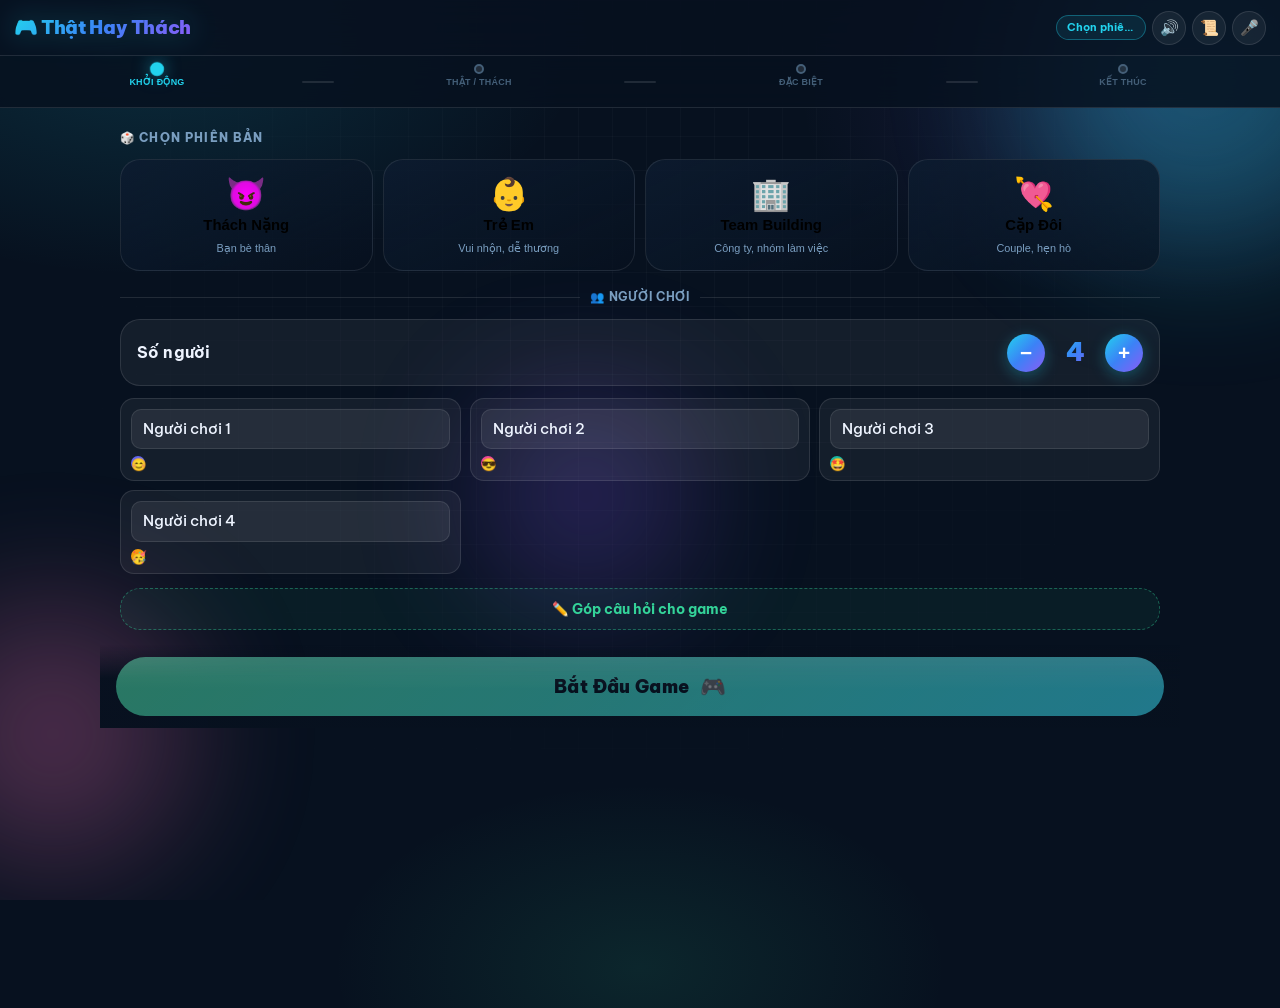
==== commit d40d711f: "Improve UX/UI readability, modal interactions, and flow stability" ====
--- a/index.html
+++ b/index.html
@@ -9,7 +9,7 @@
     <link rel="preconnect" href="https://fonts.googleapis.com">
     <link rel="preconnect" href="https://fonts.gstatic.com" crossorigin>
     <link href="https://fonts.googleapis.com/css2?family=Be+Vietnam+Pro:wght@400;500;600;700;800;900&display=swap" rel="stylesheet">
-    <link rel="stylesheet" href="styles.css?v=20260414c">
+    <link rel="stylesheet" href="styles.css?v=20260414e">
     <!-- PWA -->
     <link rel="manifest" href="manifest.json">
     <meta name="theme-color" content="#22d3ee">
@@ -333,73 +333,12 @@
     <!-- Confetti -->
     <div id="confetti" aria-hidden="true"></div>
 
-    <script src="app.js?v=20260414" charset="UTF-8"></script>
+    <script src="app.js?v=20260414b" charset="UTF-8"></script>
     <script>
         // ── PWA ──
         if ('serviceWorker' in navigator) {
             navigator.serviceWorker.register('sw.js').catch(() => {});
         }
-
-        // ── Backward-compat shims for app.js ──
-        // 1. .step-btn elements also get .step class (app.js queries .step)
-        document.querySelectorAll('.step-btn[data-step]').forEach(btn => btn.classList.add('step'));
-
-        // 2. .screen also gets .game-section class (app.js queries .game-section)
-        document.querySelectorAll('.screen').forEach(el => el.classList.add('game-section'));
-
-        // 3. .btn-cnt also gets .btn-count (older CSS compat)
-        document.querySelectorAll('.btn-cnt').forEach(el => el.classList.add('btn-count'));
-
-        // 4. challengeCard was removed – create a hidden stub so app.js doesn't crash
-        if (!document.getElementById('challengeCard')) {
-            const stub = document.createElement('div');
-            stub.id = 'challengeCard';
-            stub.style.display = 'none';
-            document.body.appendChild(stub);
-        }
-
-        // 5. Old .btn-timer-control → map to .timer-opt
-        document.querySelectorAll('.timer-opt').forEach(el => el.classList.add('btn-timer-control'));
-
-        // 6. Fix timer-opts class → timer-controls (app.js references .timer-controls)
-        const timerOptsEl = document.querySelector('.timer-opts');
-        if (timerOptsEl) timerOptsEl.classList.add('timer-controls');
-
-        // 7. card-badge class inside questionCard (app.js sets innerHTML with card-badge, card-content, card-text)
-        //    The new .q-card already handles this via CSS cascades – nothing to do.
-
-        // 8. Ensure q-text style matches card-text (app.js writes innerHTML with card-text class)
-        //    Add CSS alias dynamically
-        const aliasStyle = document.createElement('style');
-        aliasStyle.textContent = `
-            .card-text { font-size: clamp(1.05rem,4vw,1.32rem); font-weight:700; line-height:1.65; text-align:center; color:var(--c-txt); }
-            .card-emoji { display:block; font-size:2.5rem; margin-bottom:10px; text-align:center; }
-            .card-badge { position:absolute; top:14px; left:14px; padding:4px 13px; border-radius:999px; background:var(--g-brand); font-size:.68rem; font-weight:800; letter-spacing:.05em; text-transform:uppercase; color:white; box-shadow:0 4px 14px rgba(34,211,238,.3); }
-            .card-badge.special { background:var(--g-gold); box-shadow:0 4px 14px rgba(251,191,36,.3); }
-            .card-content { display:flex; flex-direction:column; align-items:center; justify-content:center; padding-top:10px; }
-            .result-card { padding:16px 10px; background:var(--c-card); border:1px solid var(--c-border); border-radius:var(--r-lg); text-align:center; }
-            .result-card.winner { background:var(--g-brand); border:none; transform:scale(1.05); box-shadow:0 8px 26px rgba(34,211,238,.35); }
-            .result-name { font-size:.88rem; font-weight:800; margin-bottom:6px; }
-            .result-score { font-size:2rem; font-weight:900; }
-            .winner-text { font-size:1.1rem; font-weight:800; color:var(--cyan); text-align:center; margin-bottom:8px; }
-            .winner-name { font-size:1.8rem; font-weight:900; text-align:center; background:var(--g-brand); -webkit-background-clip:text; -webkit-text-fill-color:transparent; background-clip:text; }
-            /* Old CSS variables used in app.js inline styles → keep working */
-            :root { --accent-2: var(--violet); --accent-3: var(--orange); --accent-4: var(--pink); --gradient-1: var(--g-brand); --gradient-2: var(--g-teal); }
-            /* punishment-section area */
-            .punishment-section { background:var(--c-card); border:1px solid var(--c-border); border-radius:var(--r-xl); padding:16px; margin-bottom:16px; }
-            .punishment-levels { display:grid; grid-template-columns:repeat(3,1fr); gap:8px; margin-bottom:12px; }
-            /* turnPulse animation alias */
-            @keyframes turnPulse {
-                0%,100% { box-shadow:0 0 16px rgba(34,211,238,.18); }
-                50%      { box-shadow:0 0 32px rgba(34,211,238,.4); }
-            }
-            /* pulse alias used in timer */
-            @keyframes pulse {
-                0%,100% { transform:scale(1); }
-                50%      { transform:scale(1.1); }
-            }
-        `;
-        document.head.appendChild(aliasStyle);
     </script>
 </body>
 
--- a/styles.css
+++ b/styles.css
@@ -59,6 +59,7 @@
     font-family: 'Be Vietnam Pro', -apple-system, sans-serif;
     background: var(--c-bg);
     color: var(--c-txt);
+    line-height: 1.45;
     min-height: 100dvh;
     overflow-x: hidden;
     -webkit-font-smoothing: antialiased;
@@ -67,6 +68,10 @@
         radial-gradient(ellipse 65% 45% at 12% 4%,  rgba(34,211,238,.14) 0%, transparent 52%),
         radial-gradient(ellipse 55% 40% at 90% 10%, rgba(139,92,246,.15) 0%, transparent 50%),
         radial-gradient(ellipse 50% 38% at 50% 96%, rgba(52,211,153,.11) 0%, transparent 48%);
+}
+
+body.modal-open {
+    overflow: hidden;
 }
 
 /* Grid overlay */
@@ -238,6 +243,7 @@
     cursor: pointer;
     padding: 4px 0;
     position: relative;
+    min-height: 44px;
 }
 
 .step-dot {
@@ -307,6 +313,117 @@
 
 /* Step 0 has fixed bottom CTA, needs extra bottom padding */
 #step0 { padding-bottom: calc(var(--bottomcta-h) + var(--safe-bot) + 10px); }
+
+/* ============================================================
+   MICRO TYPOGRAPHY TUNING PER STEP
+   ============================================================ */
+#step0 .section-label {
+    letter-spacing: .1em;
+    margin-bottom: 12px;
+}
+
+#step0 .mode-name {
+    font-size: .93rem;
+    line-height: 1.28;
+}
+
+#step0 .mode-sub {
+    line-height: 1.38;
+}
+
+#step0 .count-label {
+    font-size: 1rem;
+    letter-spacing: .01em;
+}
+
+#step0 .team-input input {
+    font-size: .95rem;
+    line-height: 1.35;
+}
+
+#step0 .btn-start {
+    font-size: clamp(1.02rem, 3.1vw, 1.15rem);
+    letter-spacing: .02em;
+}
+
+#step1 .turn-name {
+    font-size: clamp(1.15rem, 4.6vw, 1.42rem);
+    line-height: 1.2;
+}
+
+#step1 .q-text {
+    max-width: 26ch;
+    margin-inline: auto;
+    font-size: clamp(1.12rem, 4.6vw, 1.4rem);
+    line-height: 1.72;
+    letter-spacing: .01em;
+}
+
+#step1 .td-label {
+    letter-spacing: .06em;
+}
+
+#step1 .btn-sec,
+#step1 .btn-advance {
+    font-size: .95rem;
+    line-height: 1.35;
+}
+
+#step2 .screen-title h2 {
+    font-size: clamp(1.45rem, 4.1vw, 1.8rem);
+    line-height: 1.14;
+}
+
+#step2 .screen-title p {
+    font-size: .9rem;
+    line-height: 1.5;
+}
+
+#step2 .q-text {
+    max-width: 28ch;
+    margin-inline: auto;
+    font-size: clamp(1.08rem, 4.2vw, 1.28rem);
+    line-height: 1.68;
+}
+
+#step2 .btn-power-up,
+#step2 .btn-draw,
+#step2 .btn-advance {
+    line-height: 1.35;
+    letter-spacing: .01em;
+}
+
+#step3 .winner-lbl {
+    letter-spacing: .04em;
+}
+
+#step3 .winner-name {
+    font-size: clamp(1.4rem, 5vw, 1.9rem);
+    line-height: 1.15;
+}
+
+#step3 .result-name {
+    font-size: .95rem;
+    line-height: 1.36;
+}
+
+#step3 .result-score {
+    font-size: clamp(1.9rem, 5.8vw, 2.4rem);
+}
+
+#step3 .punishment-header {
+    font-size: .95rem;
+    line-height: 1.4;
+}
+
+#step3 .punishment-card,
+#step3 .punish-text {
+    line-height: 1.6;
+}
+
+#step3 .btn-replay {
+    letter-spacing: .015em;
+}
 
 @keyframes screenIn {
     from { opacity:0; transform:translateY(18px); }
@@ -545,6 +662,14 @@
 .btn-start:hover  { transform:translateY(-3px); box-shadow:0 14px 38px rgba(52,211,153,.58); }
 .btn-start:active { transform:scale(.97) translateY(0); }
 .btn-start-icon { font-size:1.3rem; }
+.btn-start:disabled,
+.btn-start[aria-disabled="true"] {
+    opacity: .55;
+    cursor: not-allowed;
+    box-shadow: none;
+    transform: none;
+    filter: grayscale(.15);
+}
 
 /* ============================================================
    STEP 1 — TRUTH OR DARE SCREEN
@@ -1330,3 +1455,69 @@
         transition-duration:.01ms !important;
     }
 }
+
+@media (max-width: 640px) {
+    .score-panel {
+        left: 12px;
+        right: 12px;
+        width: auto;
+        max-height: 30vh;
+        bottom: calc(10px + var(--safe-bot));
+    }
+
+    .score-item {
+        padding: 9px 11px;
+    }
+
+    .btn-icon,
+    .btn-cnt,
+    .btn-score {
+        min-width: 40px;
+        min-height: 40px;
+    }
+}
+
+@media (min-width: 768px) {
+    .modal {
+        align-items: center;
+        padding: 20px;
+    }
+
+    .modal-box {
+        border-radius: var(--r-xl);
+        max-width: 620px;
+        padding: 30px 26px;
+    }
+
+    .modal-box::before {
+        display: none;
+    }
+}
+
+@media (min-width: 1024px) {
+    .app-main {
+        max-width: 1120px;
+        margin-left: auto;
+        margin-right: auto;
+        padding-left: 20px;
+        padding-right: 20px;
+    }
+
+    .screen {
+        padding: 22px 20px;
+    }
+
+    .mode-grid {
+        grid-template-columns: repeat(4, 1fr);
+    }
+
+    .players-grid {
+        grid-template-columns: repeat(3, 1fr);
+    }
+
+    .score-panel {
+        width: 220px;
+        right: 24px;
+        max-height: 56vh;
+    }
+}
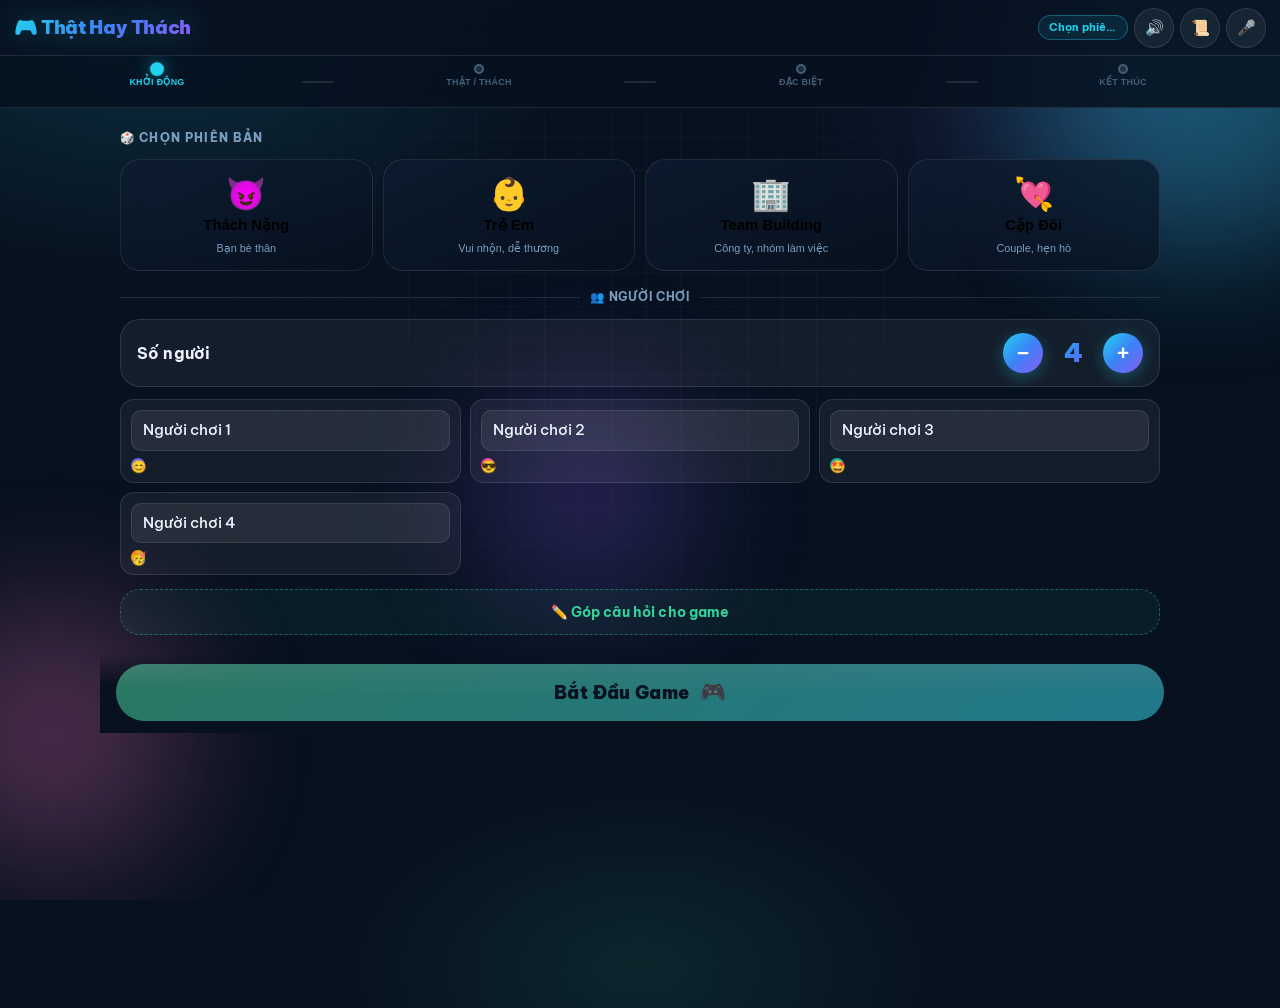
==== commit f2031594: "Polish button display, mobile score panel behavior, and favicon" ====
--- a/index.html
+++ b/index.html
@@ -9,7 +9,9 @@
     <link rel="preconnect" href="https://fonts.googleapis.com">
     <link rel="preconnect" href="https://fonts.gstatic.com" crossorigin>
     <link href="https://fonts.googleapis.com/css2?family=Be+Vietnam+Pro:wght@400;500;600;700;800;900&display=swap" rel="stylesheet">
-    <link rel="stylesheet" href="styles.css?v=20260414e">
+    <link rel="icon" type="image/svg+xml" href="favicon.svg?v=1">
+    <link rel="shortcut icon" href="favicon.svg?v=1">
+    <link rel="stylesheet" href="styles.css?v=20260414f">
     <!-- PWA -->
     <link rel="manifest" href="manifest.json">
     <meta name="theme-color" content="#22d3ee">
--- a/styles.css
+++ b/styles.css
@@ -42,6 +42,11 @@
 
     --ease: cubic-bezier(.4,0,.2,1);
     --spring: cubic-bezier(.34,1.56,.64,1);
+
+    /* Button sizing */
+    --btn-h-sm: 40px;
+    --btn-h-md: 46px;
+    --btn-h-lg: 54px;
 
     /* Layout */
     --header-h:  56px;
@@ -672,6 +677,56 @@
 }
 
 /* ============================================================
+   BUTTON DISPLAY OPTIMIZATION
+   ============================================================ */
+.btn-icon,
+.btn-cnt,
+.btn-score,
+.modal-close,
+.btn-delete-contrib {
+    min-width: var(--btn-h-sm);
+    min-height: var(--btn-h-sm);
+}
+
+.btn-contribute-link,
+.btn-sec,
+.btn-advance,
+.btn-power-up,
+.btn-punish,
+.btn-ghost,
+.timer-opt,
+.btn-mc-hide {
+    min-height: var(--btn-h-md);
+    line-height: 1.28;
+    white-space: normal;
+    letter-spacing: .01em;
+}
+
+.btn-start,
+.btn-draw,
+.btn-replay,
+.btn-modal-primary {
+    min-height: var(--btn-h-lg);
+    line-height: 1.2;
+}
+
+.btn-truth,
+.btn-dare {
+    min-height: 124px;
+    justify-content: center;
+}
+
+.td-label,
+.btn-power-up,
+.btn-punish,
+.btn-ghost,
+.btn-advance,
+.btn-sec,
+.btn-contribute-link {
+    text-wrap: balance;
+}
+
+/* ============================================================
    STEP 1 — TRUTH OR DARE SCREEN
    ============================================================ */
 
@@ -1457,12 +1512,58 @@
 }
 
 @media (max-width: 640px) {
+    .td-row,
+    .secondary-row,
+    .power-row,
+    .punishment-btns {
+        gap: 9px;
+    }
+
+    .btn-truth,
+    .btn-dare {
+        min-height: 116px;
+        padding: 14px 10px;
+    }
+
+    .td-icon {
+        font-size: 1.75rem;
+    }
+
+    .td-label {
+        font-size: .98rem;
+        letter-spacing: .05em;
+    }
+
+    .btn-sec,
+    .btn-power-up,
+    .btn-punish,
+    .btn-ghost,
+    .btn-advance {
+        font-size: .9rem;
+        padding-left: 10px;
+        padding-right: 10px;
+    }
+
+    .btn-start,
+    .btn-replay,
+    .btn-draw,
+    .btn-modal-primary {
+        min-height: 52px;
+    }
+
     .score-panel {
-        left: 12px;
-        right: 12px;
+        position: static;
         width: auto;
-        max-height: 30vh;
-        bottom: calc(10px + var(--safe-bot));
+        max-height: none;
+        margin: 10px 14px 14px;
+        right: auto;
+        bottom: auto;
+        z-index: auto;
+        overflow: visible;
+    }
+
+    .score-panel.visible {
+        animation: none;
     }
 
     .score-item {
@@ -1491,6 +1592,14 @@
 
     .modal-box::before {
         display: none;
+    }
+
+    .btn-sec,
+    .btn-power-up,
+    .btn-punish,
+    .btn-ghost,
+    .btn-advance {
+        font-size: .95rem;
     }
 }
 
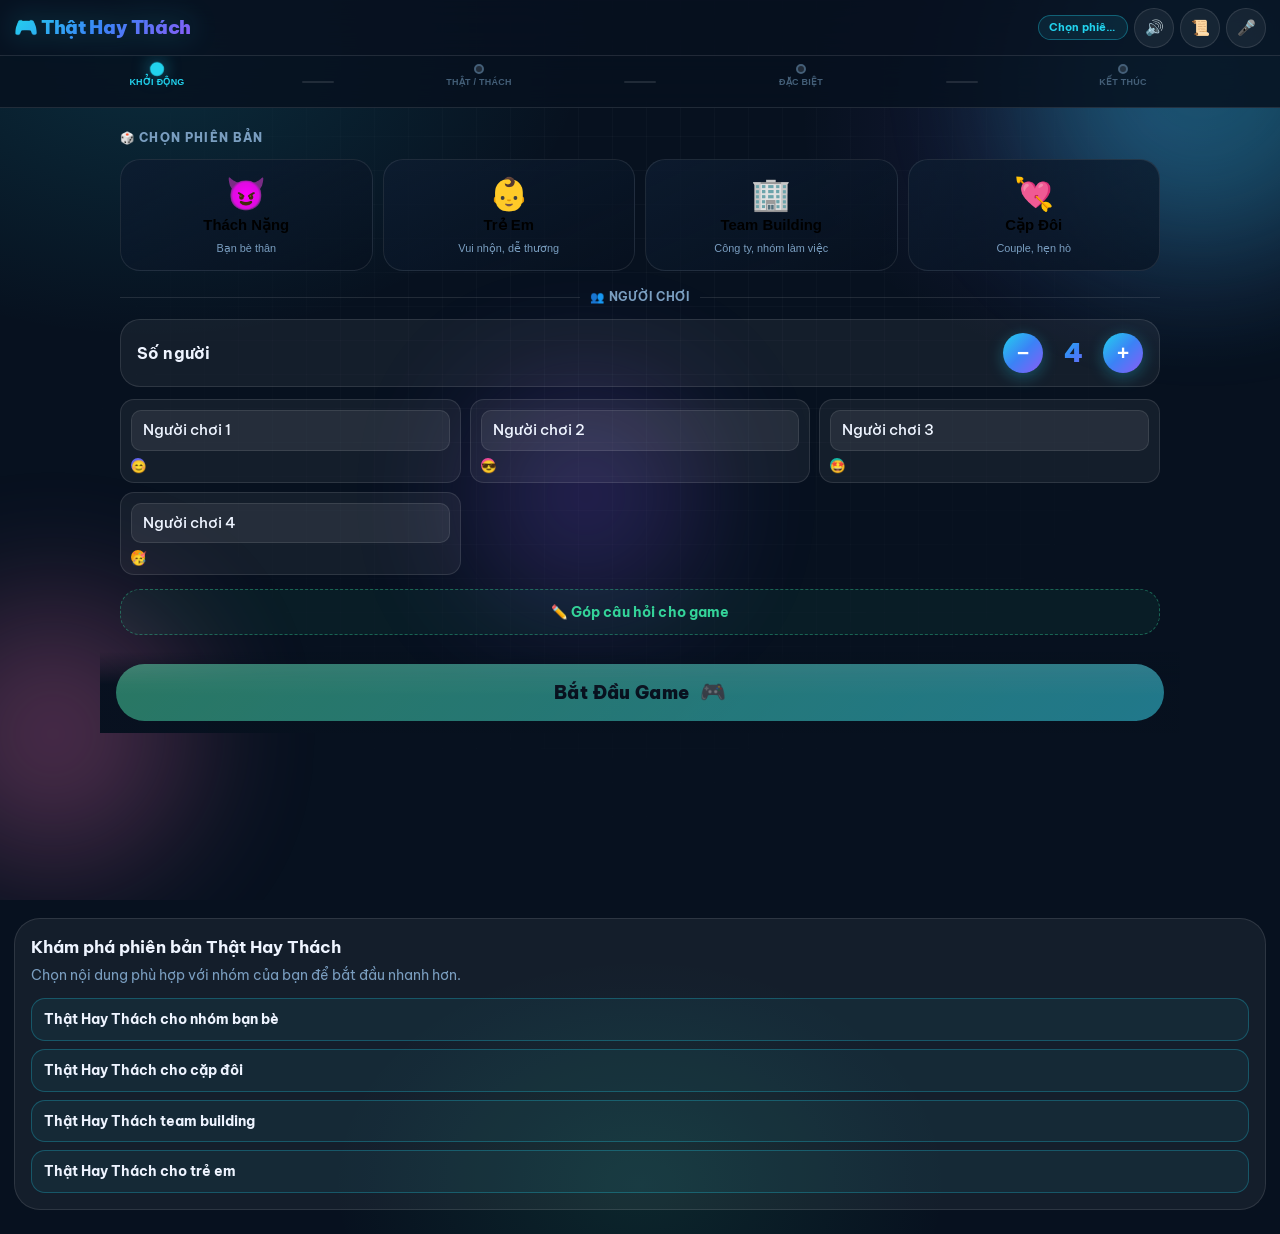
==== commit 92513d97: "Add SEO landing pages, sitemap, robots, and internal link hub" ====
--- a/index.html
+++ b/index.html
@@ -6,12 +6,23 @@
     <meta name="viewport" content="width=device-width, initial-scale=1.0, maximum-scale=5.0">
     <title>Thật Hay Thách - Party Game Việt Nam | Truth or Dare Online</title>
     <meta name="description" content="Trò chơi Thật Hay Thách online miễn phí cho nhóm bạn bè, cặp đôi, team building và trẻ em. Hàng trăm câu hỏi và thử thách thú vị!">
+    <meta name="keywords" content="thật hay thách, truth or dare việt nam, game nhóm bạn, game cặp đôi, game team building, trò chơi trẻ em, câu hỏi thật hay thách">
+    <link rel="canonical" href="https://thathaythach.io.vn/">
+    <meta property="og:type" content="website">
+    <meta property="og:title" content="Thật Hay Thách - Party Game Việt Nam">
+    <meta property="og:description" content="Chơi Thật Hay Thách online miễn phí cho bạn bè, cặp đôi, team building và trẻ em.">
+    <meta property="og:url" content="https://thathaythach.io.vn/">
+    <meta property="og:site_name" content="Thật Hay Thách">
+    <meta property="og:locale" content="vi_VN">
+    <meta name="twitter:card" content="summary_large_image">
+    <meta name="twitter:title" content="Thật Hay Thách - Party Game Việt Nam">
+    <meta name="twitter:description" content="Trò chơi Thật Hay Thách online miễn phí cho mọi nhóm chơi.">
     <link rel="preconnect" href="https://fonts.googleapis.com">
     <link rel="preconnect" href="https://fonts.gstatic.com" crossorigin>
     <link href="https://fonts.googleapis.com/css2?family=Be+Vietnam+Pro:wght@400;500;600;700;800;900&display=swap" rel="stylesheet">
     <link rel="icon" type="image/svg+xml" href="favicon.svg?v=1">
     <link rel="shortcut icon" href="favicon.svg?v=1">
-    <link rel="stylesheet" href="styles.css?v=20260414f">
+    <link rel="stylesheet" href="styles.css?v=20260414g">
     <!-- PWA -->
     <link rel="manifest" href="manifest.json">
     <meta name="theme-color" content="#22d3ee">
@@ -233,6 +244,19 @@
         </section>
 
     </main>
+
+    <section class="seo-hub" aria-label="Khám phá phiên bản game">
+        <div class="seo-hub-inner">
+            <h2>Khám phá phiên bản Thật Hay Thách</h2>
+            <p>Chọn nội dung phù hợp với nhóm của bạn để bắt đầu nhanh hơn.</p>
+            <div class="seo-link-grid">
+                <a href="that-hay-thach-ban-be.html">Thật Hay Thách cho nhóm bạn bè</a>
+                <a href="that-hay-thach-cap-doi.html">Thật Hay Thách cho cặp đôi</a>
+                <a href="that-hay-thach-team-building.html">Thật Hay Thách team building</a>
+                <a href="that-hay-thach-tre-em.html">Thật Hay Thách cho trẻ em</a>
+            </div>
+        </div>
+    </section>
 
     <!-- Score Panel (Floating) -->
     <aside class="score-panel" id="scorePanel">
@@ -335,7 +359,17 @@
     <!-- Confetti -->
     <div id="confetti" aria-hidden="true"></div>
 
-    <script src="app.js?v=20260414b" charset="UTF-8"></script>
+    <script src="app.js?v=20260414c" charset="UTF-8"></script>
+    <script type="application/ld+json">
+        {
+          "@context": "https://schema.org",
+          "@type": "WebSite",
+          "name": "Thật Hay Thách",
+          "url": "https://thathaythach.io.vn/",
+          "inLanguage": "vi",
+          "description": "Trò chơi Thật Hay Thách online miễn phí cho nhóm bạn bè, cặp đôi, team building và trẻ em."
+        }
+    </script>
     <script>
         // ── PWA ──
         if ('serviceWorker' in navigator) {
--- a/styles.css
+++ b/styles.css
@@ -306,6 +306,54 @@
     margin-top: calc(var(--header-h) + var(--stepbar-h) + var(--safe-top));
     padding-bottom: 20px;
     min-height: calc(100dvh - var(--header-h) - var(--stepbar-h) - var(--safe-top));
+}
+
+.seo-hub {
+    position: relative;
+    z-index: 1;
+    padding: 18px 14px calc(24px + var(--safe-bot));
+}
+
+.seo-hub-inner {
+    border: 1px solid var(--c-border);
+    border-radius: var(--r-xl);
+    background: var(--c-card);
+    padding: 16px;
+}
+
+.seo-hub h2 {
+    font-size: 1.05rem;
+    margin-bottom: 6px;
+}
+
+.seo-hub p {
+    color: var(--c-txt2);
+    font-size: .88rem;
+    margin-bottom: 12px;
+}
+
+.seo-link-grid {
+    display: grid;
+    grid-template-columns: 1fr;
+    gap: 8px;
+}
+
+.seo-link-grid a {
+    display: block;
+    padding: 10px 12px;
+    border-radius: var(--r-md);
+    border: 1px solid rgba(34,211,238,.28);
+    background: rgba(34,211,238,.06);
+    color: var(--c-txt);
+    text-decoration: none;
+    font-size: .9rem;
+    font-weight: 700;
+    transition: transform .15s var(--spring), background .2s;
+}
+
+.seo-link-grid a:hover {
+    transform: translateY(-2px);
+    background: rgba(34,211,238,.14);
 }
 
 /* ── Screens ── */
